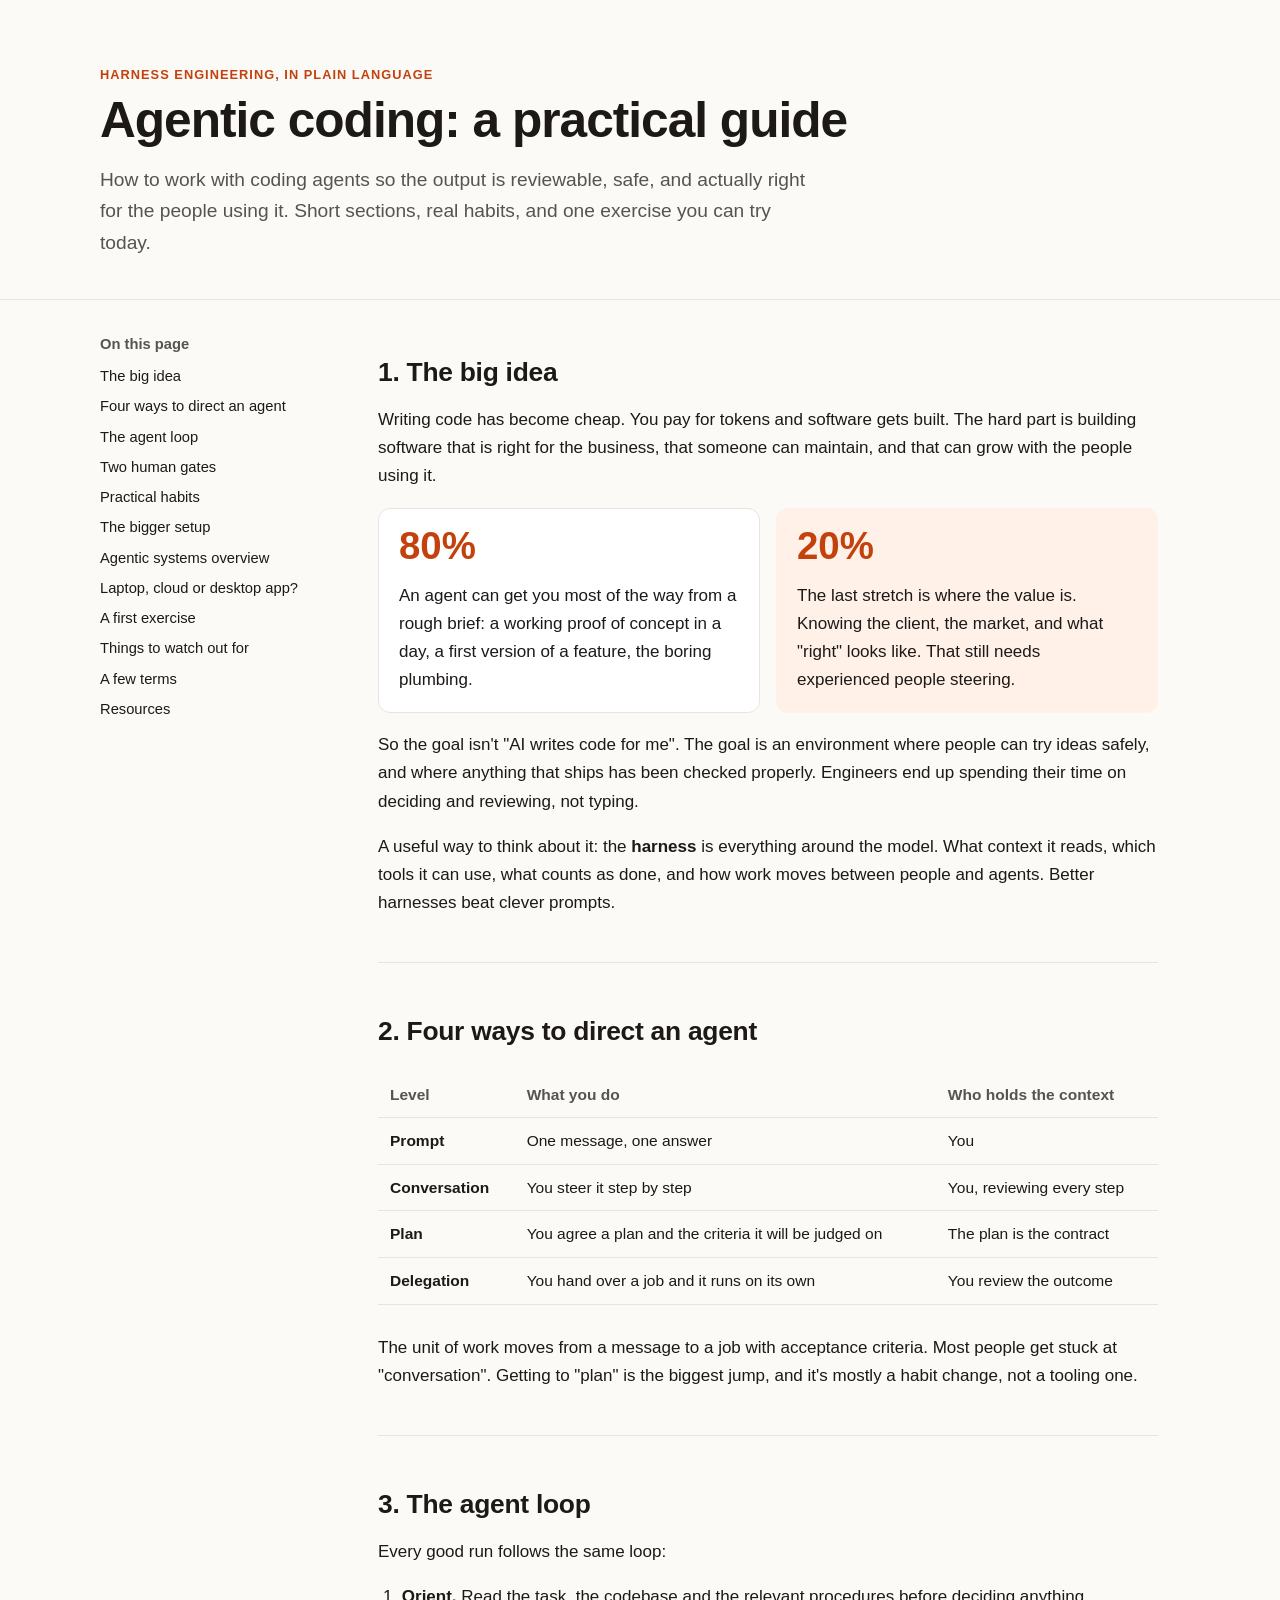
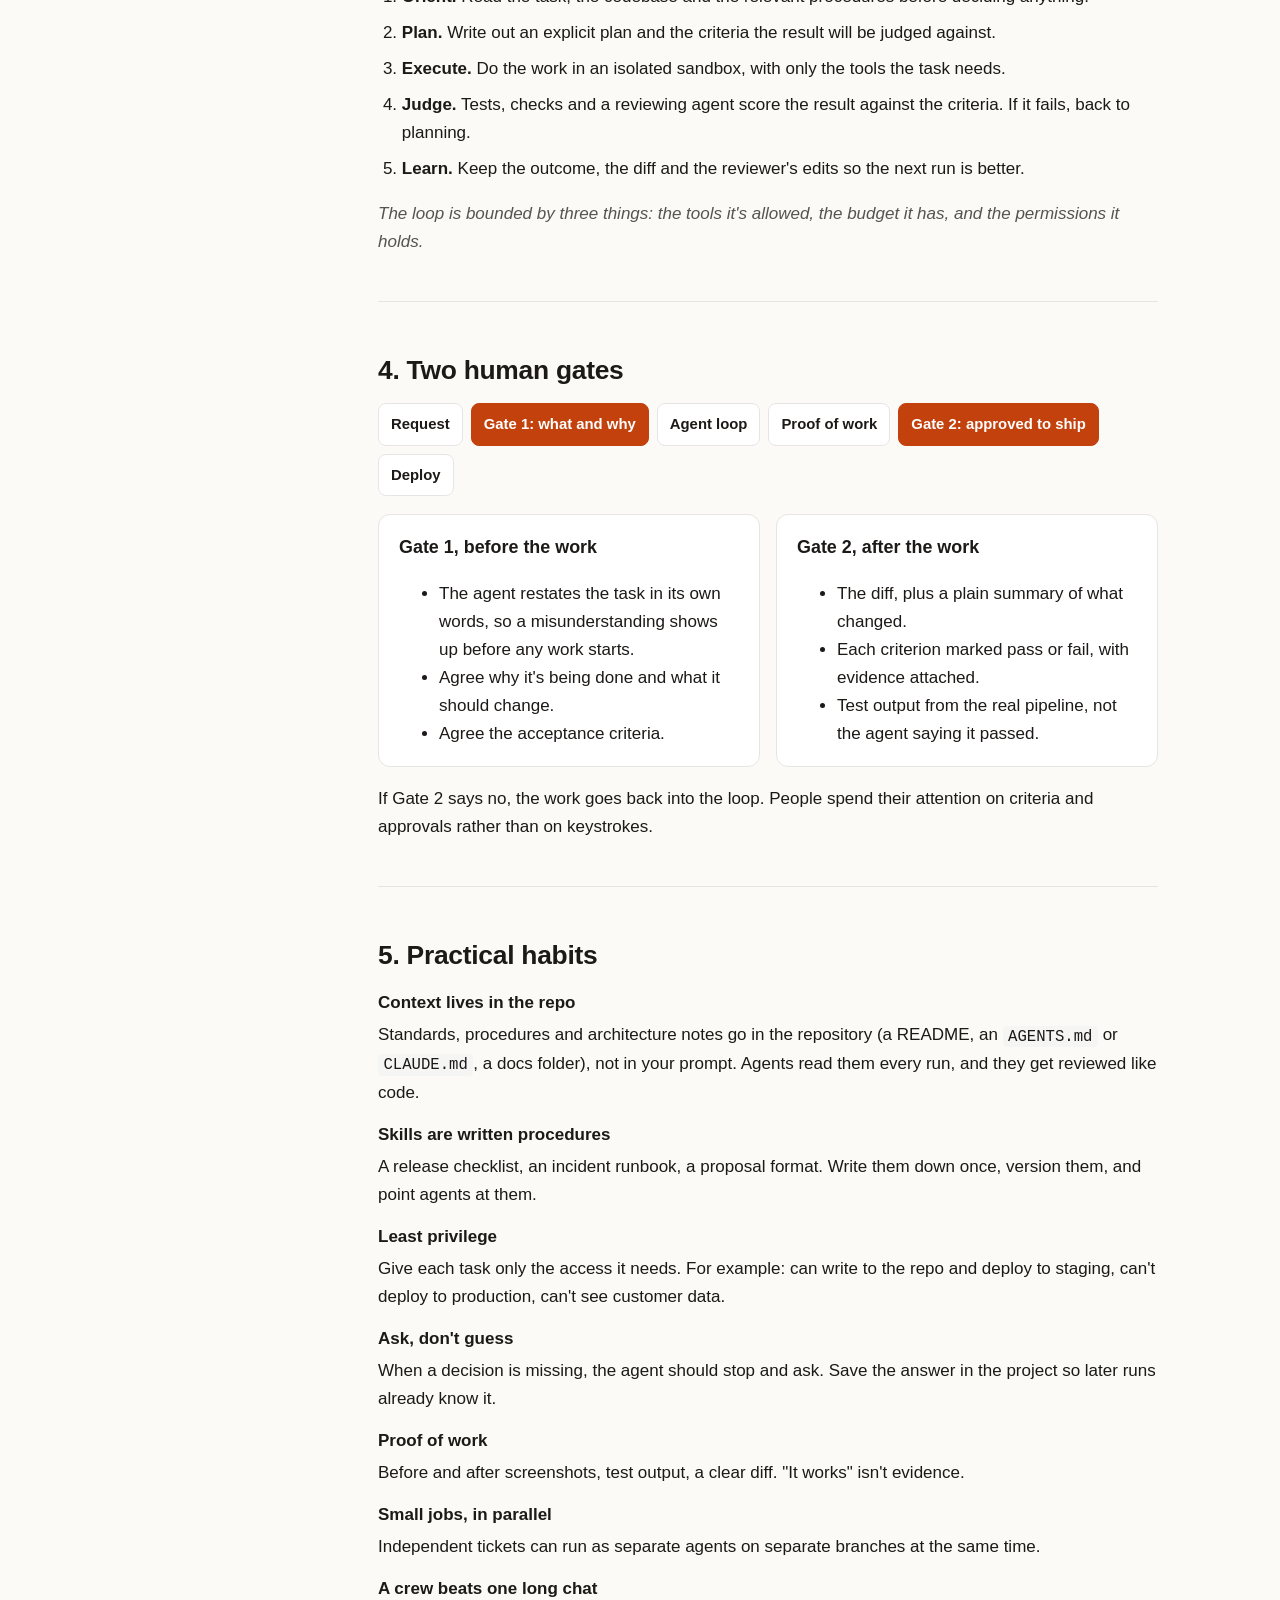
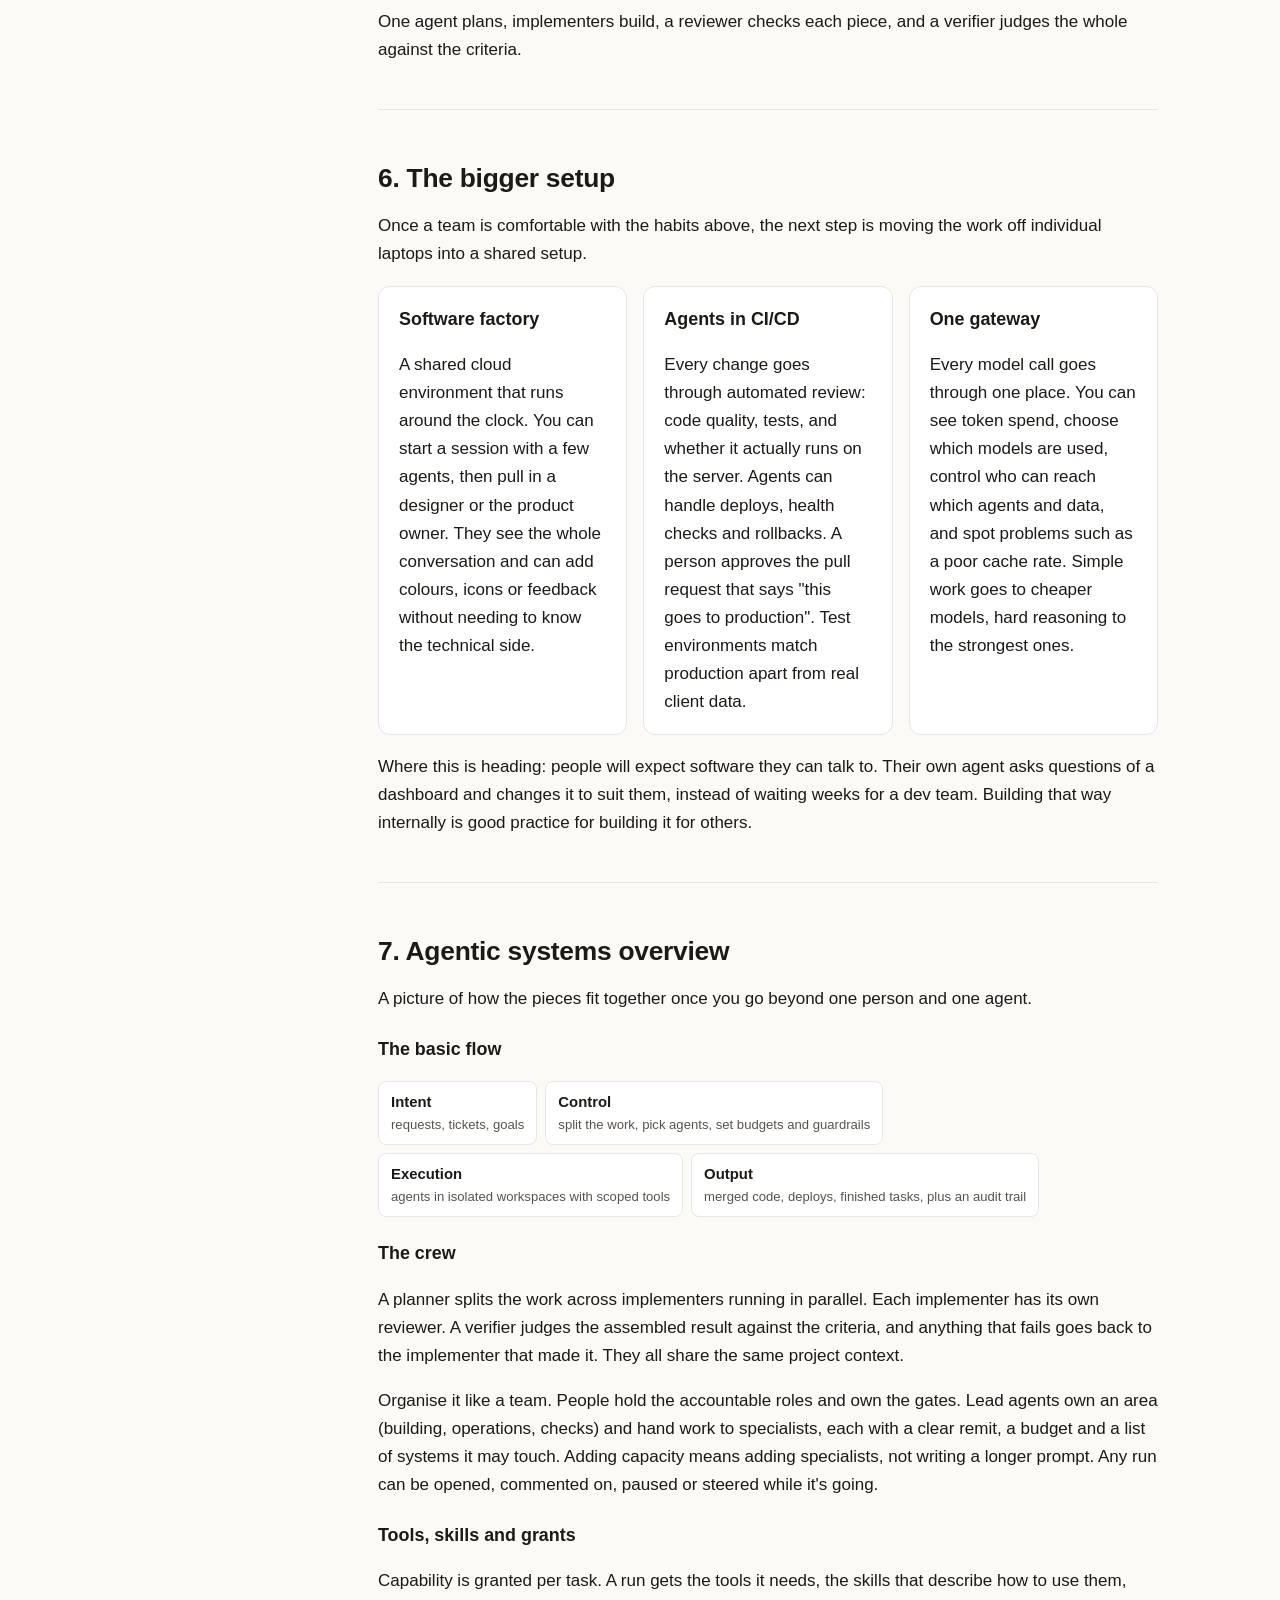
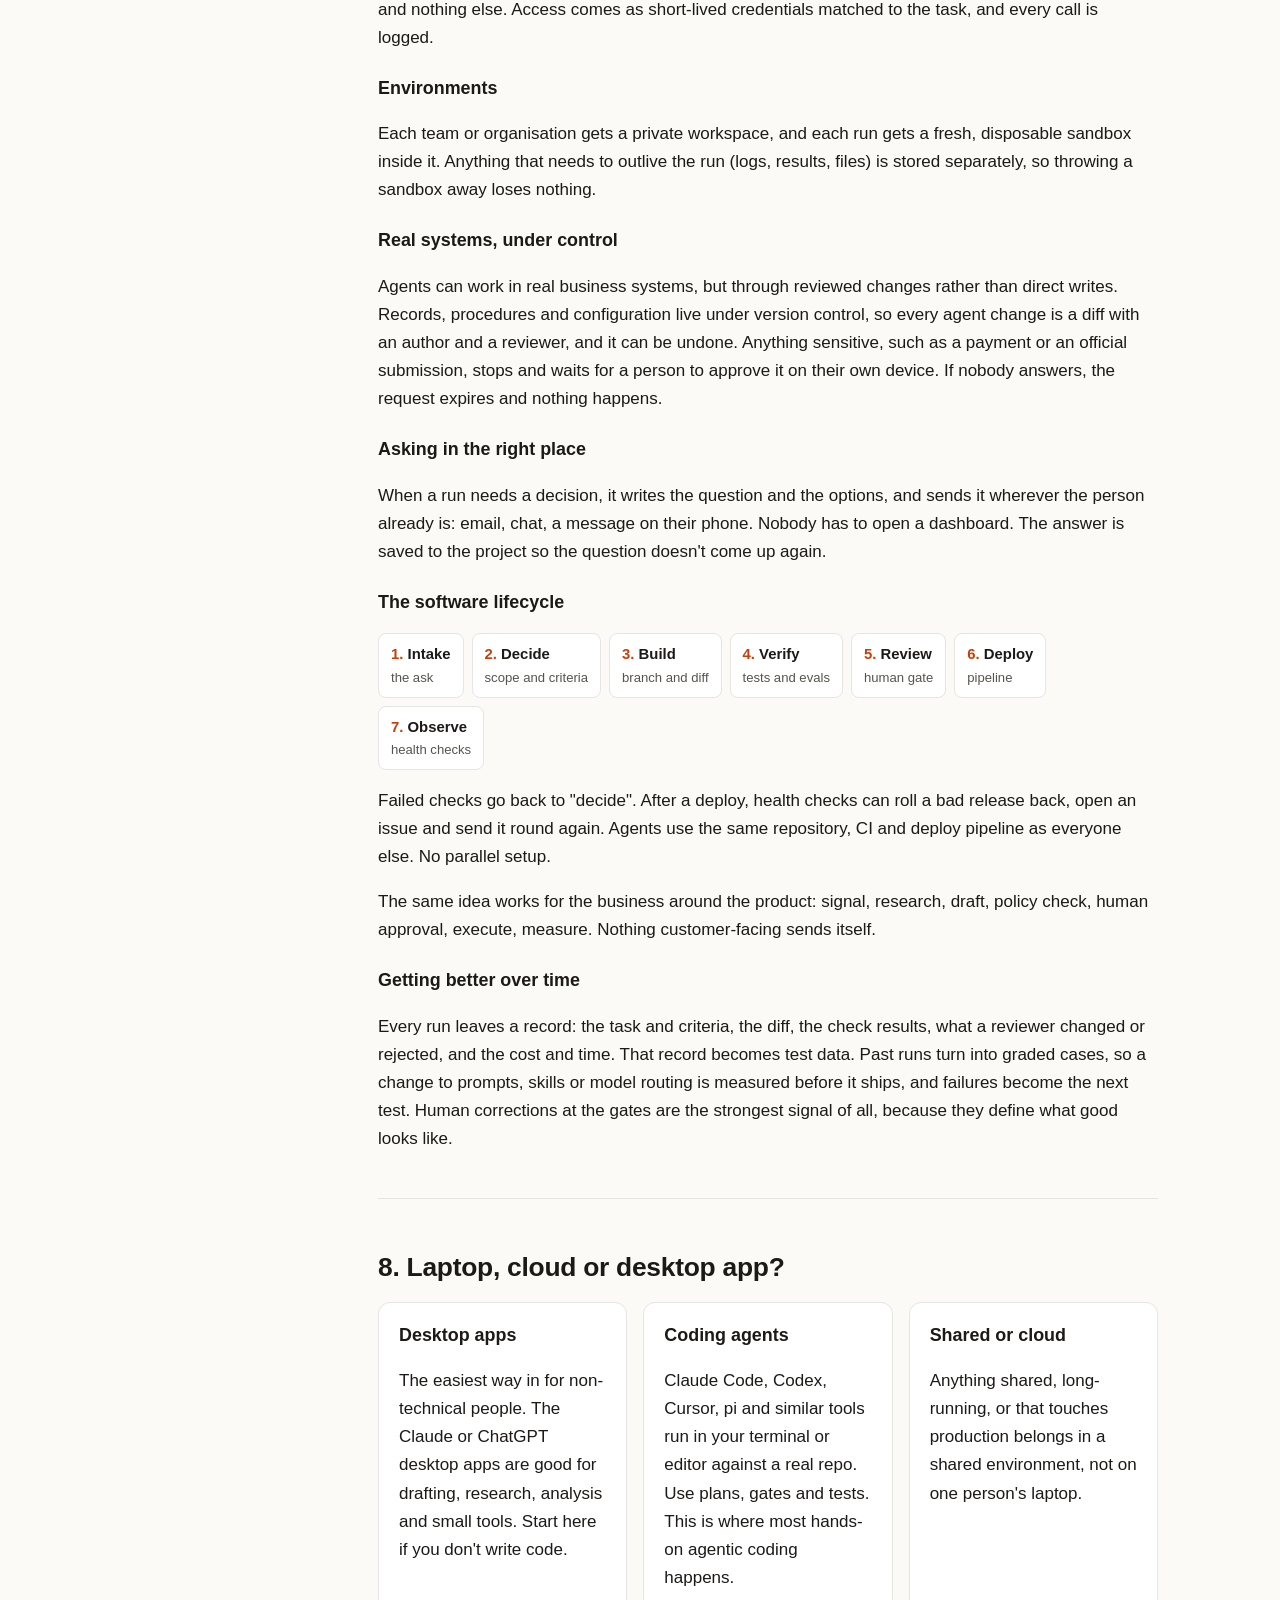
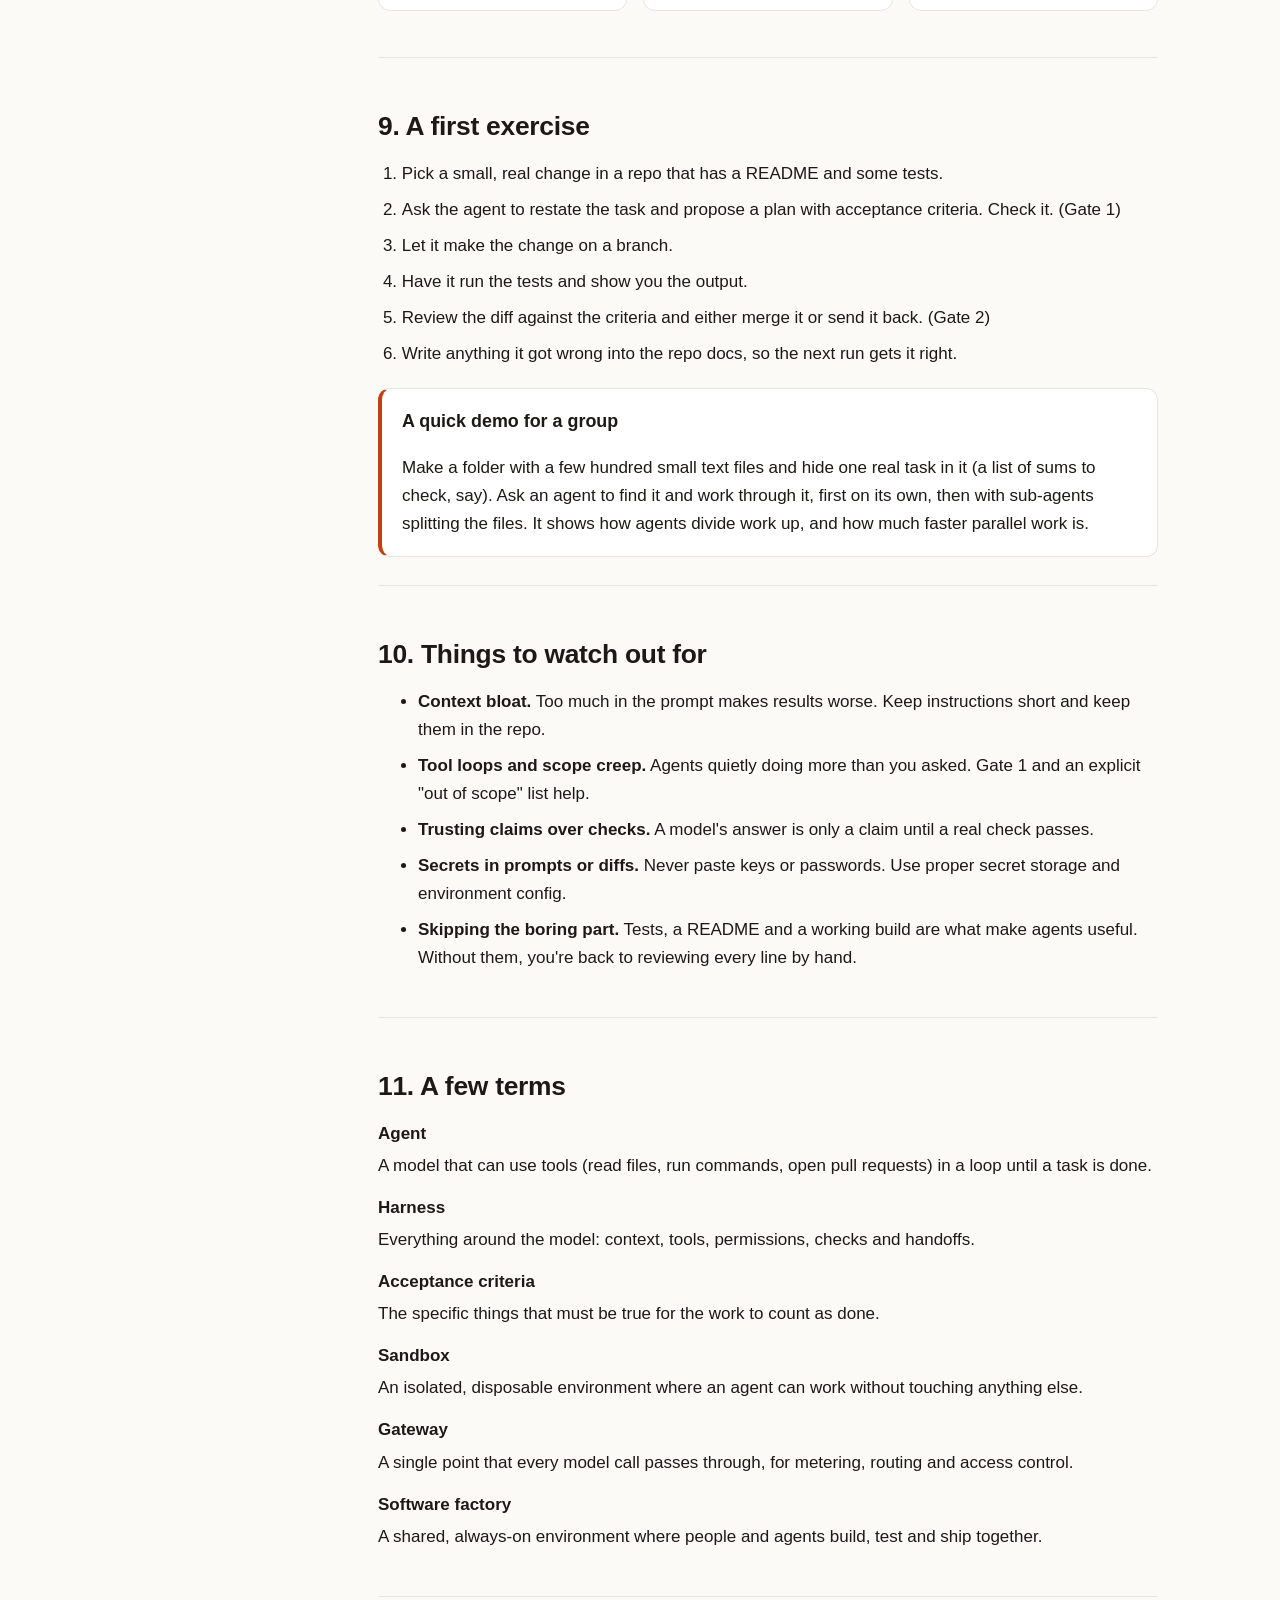
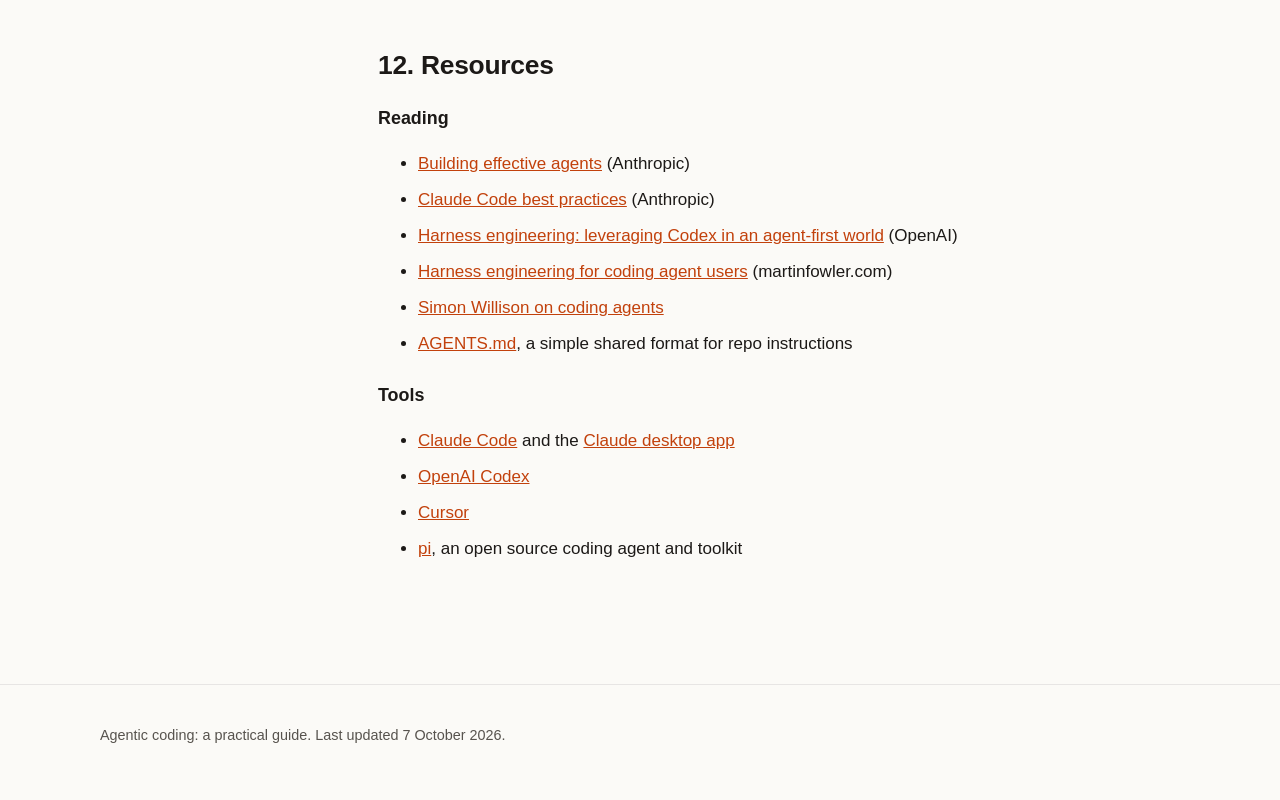
==== index.html @ c855dd51 "Add agentic coding guide site" ====
<!doctype html>
<html lang="en">
<head>
<meta charset="utf-8">
<meta name="viewport" content="width=device-width, initial-scale=1">
<title>Agentic coding: a practical guide</title>
<meta name="description" content="A practical guide to working with coding agents: how to direct them, the agent loop, human gates, good habits, and how the bigger setup fits together.">
<meta name="robots" content="noindex">
<meta property="og:title" content="Agentic coding: a practical guide">
<meta property="og:description" content="How to work with coding agents so the output is reviewable, safe and actually right.">
<link rel="icon" href="data:image/svg+xml,%3Csvg xmlns='http://www.w3.org/2000/svg' viewBox='0 0 32 32'%3E%3Crect width='32' height='32' rx='6' fill='%23c2410c'/%3E%3Cpath d='M9 22l7-12 7 12' stroke='white' stroke-width='3' fill='none' stroke-linecap='round' stroke-linejoin='round'/%3E%3C/svg%3E">
<link rel="stylesheet" href="style.css">
</head>
<body>
<a class="skip" href="#main">Skip to content</a>

<header class="hero">
  <div class="wrap">
    <p class="eyebrow">Harness engineering, in plain language</p>
    <h1>Agentic coding: a practical guide</h1>
    <p class="lede">How to work with coding agents so the output is reviewable, safe, and actually right for the people using it. Short sections, real habits, and one exercise you can try today.</p>
  </div>
</header>

<div class="layout wrap">
<nav class="toc" aria-label="Contents">
  <p class="toc-title">On this page</p>
  <ol>
    <li><a href="#big-idea">The big idea</a></li>
    <li><a href="#levels">Four ways to direct an agent</a></li>
    <li><a href="#loop">The agent loop</a></li>
    <li><a href="#gates">Two human gates</a></li>
    <li><a href="#habits">Practical habits</a></li>
    <li><a href="#setup">The bigger setup</a></li>
    <li><a href="#overview">Agentic systems overview</a></li>
    <li><a href="#where">Laptop, cloud or desktop app?</a></li>
    <li><a href="#exercise">A first exercise</a></li>
    <li><a href="#pitfalls">Things to watch out for</a></li>
    <li><a href="#glossary">A few terms</a></li>
    <li><a href="#resources">Resources</a></li>
  </ol>
</nav>

<main id="main">

<section id="big-idea">
  <h2>1. The big idea</h2>
  <p>Writing code has become cheap. You pay for tokens and software gets built. The hard part is building software that is right for the business, that someone can maintain, and that can grow with the people using it.</p>
  <div class="split">
    <div class="card">
      <p class="big">80%</p>
      <p>An agent can get you most of the way from a rough brief: a working proof of concept in a day, a first version of a feature, the boring plumbing.</p>
    </div>
    <div class="card accent">
      <p class="big">20%</p>
      <p>The last stretch is where the value is. Knowing the client, the market, and what "right" looks like. That still needs experienced people steering.</p>
    </div>
  </div>
  <p>So the goal isn't "AI writes code for me". The goal is an environment where people can try ideas safely, and where anything that ships has been checked properly. Engineers end up spending their time on deciding and reviewing, not typing.</p>
  <p>A useful way to think about it: the <strong>harness</strong> is everything around the model. What context it reads, which tools it can use, what counts as done, and how work moves between people and agents. Better harnesses beat clever prompts.</p>
</section>

<section id="levels">
  <h2>2. Four ways to direct an agent</h2>
  <div class="table-wrap">
  <table>
    <thead><tr><th>Level</th><th>What you do</th><th>Who holds the context</th></tr></thead>
    <tbody>
      <tr><td><strong>Prompt</strong></td><td>One message, one answer</td><td>You</td></tr>
      <tr><td><strong>Conversation</strong></td><td>You steer it step by step</td><td>You, reviewing every step</td></tr>
      <tr><td><strong>Plan</strong></td><td>You agree a plan and the criteria it will be judged on</td><td>The plan is the contract</td></tr>
      <tr><td><strong>Delegation</strong></td><td>You hand over a job and it runs on its own</td><td>You review the outcome</td></tr>
    </tbody>
  </table>
  </div>
  <p>The unit of work moves from a message to a job with acceptance criteria. Most people get stuck at "conversation". Getting to "plan" is the biggest jump, and it's mostly a habit change, not a tooling one.</p>
</section>

<section id="loop">
  <h2>3. The agent loop</h2>
  <p>Every good run follows the same loop:</p>
  <ol class="steps">
    <li><strong>Orient.</strong> Read the task, the codebase and the relevant procedures before deciding anything.</li>
    <li><strong>Plan.</strong> Write out an explicit plan and the criteria the result will be judged against.</li>
    <li><strong>Execute.</strong> Do the work in an isolated sandbox, with only the tools the task needs.</li>
    <li><strong>Judge.</strong> Tests, checks and a reviewing agent score the result against the criteria. If it fails, back to planning.</li>
    <li><strong>Learn.</strong> Keep the outcome, the diff and the reviewer's edits so the next run is better.</li>
  </ol>
  <p class="note">The loop is bounded by three things: the tools it's allowed, the budget it has, and the permissions it holds.</p>
</section>

<section id="gates">
  <h2>4. Two human gates</h2>
  <div class="flow" aria-label="Request, gate 1, agent loop, proof of work, gate 2, deploy">
    <span>Request</span><span class="gate">Gate 1: what and why</span><span>Agent loop</span><span>Proof of work</span><span class="gate">Gate 2: approved to ship</span><span>Deploy</span>
  </div>
  <div class="split">
    <div class="card">
      <h3>Gate 1, before the work</h3>
      <ul>
        <li>The agent restates the task in its own words, so a misunderstanding shows up before any work starts.</li>
        <li>Agree why it's being done and what it should change.</li>
        <li>Agree the acceptance criteria.</li>
      </ul>
    </div>
    <div class="card">
      <h3>Gate 2, after the work</h3>
      <ul>
        <li>The diff, plus a plain summary of what changed.</li>
        <li>Each criterion marked pass or fail, with evidence attached.</li>
        <li>Test output from the real pipeline, not the agent saying it passed.</li>
      </ul>
    </div>
  </div>
  <p>If Gate 2 says no, the work goes back into the loop. People spend their attention on criteria and approvals rather than on keystrokes.</p>
</section>

<section id="habits">
  <h2>5. Practical habits</h2>
  <dl class="habits">
    <dt>Context lives in the repo</dt>
    <dd>Standards, procedures and architecture notes go in the repository (a README, an <code>AGENTS.md</code> or <code>CLAUDE.md</code>, a docs folder), not in your prompt. Agents read them every run, and they get reviewed like code.</dd>
    <dt>Skills are written procedures</dt>
    <dd>A release checklist, an incident runbook, a proposal format. Write them down once, version them, and point agents at them.</dd>
    <dt>Least privilege</dt>
    <dd>Give each task only the access it needs. For example: can write to the repo and deploy to staging, can't deploy to production, can't see customer data.</dd>
    <dt>Ask, don't guess</dt>
    <dd>When a decision is missing, the agent should stop and ask. Save the answer in the project so later runs already know it.</dd>
    <dt>Proof of work</dt>
    <dd>Before and after screenshots, test output, a clear diff. "It works" isn't evidence.</dd>
    <dt>Small jobs, in parallel</dt>
    <dd>Independent tickets can run as separate agents on separate branches at the same time.</dd>
    <dt>A crew beats one long chat</dt>
    <dd>One agent plans, implementers build, a reviewer checks each piece, and a verifier judges the whole against the criteria.</dd>
  </dl>
</section>

<section id="setup">
  <h2>6. The bigger setup</h2>
  <p>Once a team is comfortable with the habits above, the next step is moving the work off individual laptops into a shared setup.</p>
  <div class="grid3">
    <div class="card">
      <h3>Software factory</h3>
      <p>A shared cloud environment that runs around the clock. You can start a session with a few agents, then pull in a designer or the product owner. They see the whole conversation and can add colours, icons or feedback without needing to know the technical side.</p>
    </div>
    <div class="card">
      <h3>Agents in CI/CD</h3>
      <p>Every change goes through automated review: code quality, tests, and whether it actually runs on the server. Agents can handle deploys, health checks and rollbacks. A person approves the pull request that says "this goes to production". Test environments match production apart from real client data.</p>
    </div>
    <div class="card">
      <h3>One gateway</h3>
      <p>Every model call goes through one place. You can see token spend, choose which models are used, control who can reach which agents and data, and spot problems such as a poor cache rate. Simple work goes to cheaper models, hard reasoning to the strongest ones.</p>
    </div>
  </div>
  <p>Where this is heading: people will expect software they can talk to. Their own agent asks questions of a dashboard and changes it to suit them, instead of waiting weeks for a dev team. Building that way internally is good practice for building it for others.</p>
</section>

<section id="overview">
  <h2>7. Agentic systems overview</h2>
  <p>A picture of how the pieces fit together once you go beyond one person and one agent.</p>

  <h3>The basic flow</h3>
  <div class="flow">
    <span>Intent<small>requests, tickets, goals</small></span>
    <span>Control<small>split the work, pick agents, set budgets and guardrails</small></span>
    <span>Execution<small>agents in isolated workspaces with scoped tools</small></span>
    <span>Output<small>merged code, deploys, finished tasks, plus an audit trail</small></span>
  </div>

  <h3>The crew</h3>
  <p>A planner splits the work across implementers running in parallel. Each implementer has its own reviewer. A verifier judges the assembled result against the criteria, and anything that fails goes back to the implementer that made it. They all share the same project context.</p>
  <p>Organise it like a team. People hold the accountable roles and own the gates. Lead agents own an area (building, operations, checks) and hand work to specialists, each with a clear remit, a budget and a list of systems it may touch. Adding capacity means adding specialists, not writing a longer prompt. Any run can be opened, commented on, paused or steered while it's going.</p>

  <h3>Tools, skills and grants</h3>
  <p>Capability is granted per task. A run gets the tools it needs, the skills that describe how to use them, and nothing else. Access comes as short-lived credentials matched to the task, and every call is logged.</p>

  <h3>Environments</h3>
  <p>Each team or organisation gets a private workspace, and each run gets a fresh, disposable sandbox inside it. Anything that needs to outlive the run (logs, results, files) is stored separately, so throwing a sandbox away loses nothing.</p>

  <h3>Real systems, under control</h3>
  <p>Agents can work in real business systems, but through reviewed changes rather than direct writes. Records, procedures and configuration live under version control, so every agent change is a diff with an author and a reviewer, and it can be undone. Anything sensitive, such as a payment or an official submission, stops and waits for a person to approve it on their own device. If nobody answers, the request expires and nothing happens.</p>

  <h3>Asking in the right place</h3>
  <p>When a run needs a decision, it writes the question and the options, and sends it wherever the person already is: email, chat, a message on their phone. Nobody has to open a dashboard. The answer is saved to the project so the question doesn't come up again.</p>

  <h3>The software lifecycle</h3>
  <ol class="chips">
    <li>Intake<small>the ask</small></li>
    <li>Decide<small>scope and criteria</small></li>
    <li>Build<small>branch and diff</small></li>
    <li>Verify<small>tests and evals</small></li>
    <li>Review<small>human gate</small></li>
    <li>Deploy<small>pipeline</small></li>
    <li>Observe<small>health checks</small></li>
  </ol>
  <p>Failed checks go back to "decide". After a deploy, health checks can roll a bad release back, open an issue and send it round again. Agents use the same repository, CI and deploy pipeline as everyone else. No parallel setup.</p>
  <p>The same idea works for the business around the product: signal, research, draft, policy check, human approval, execute, measure. Nothing customer-facing sends itself.</p>

  <h3>Getting better over time</h3>
  <p>Every run leaves a record: the task and criteria, the diff, the check results, what a reviewer changed or rejected, and the cost and time. That record becomes test data. Past runs turn into graded cases, so a change to prompts, skills or model routing is measured before it ships, and failures become the next test. Human corrections at the gates are the strongest signal of all, because they define what good looks like.</p>
</section>

<section id="where">
  <h2>8. Laptop, cloud or desktop app?</h2>
  <div class="grid3">
    <div class="card">
      <h3>Desktop apps</h3>
      <p>The easiest way in for non-technical people. The Claude or ChatGPT desktop apps are good for drafting, research, analysis and small tools. Start here if you don't write code.</p>
    </div>
    <div class="card">
      <h3>Coding agents</h3>
      <p>Claude Code, Codex, Cursor, pi and similar tools run in your terminal or editor against a real repo. Use plans, gates and tests. This is where most hands-on agentic coding happens.</p>
    </div>
    <div class="card">
      <h3>Shared or cloud</h3>
      <p>Anything shared, long-running, or that touches production belongs in a shared environment, not on one person's laptop.</p>
    </div>
  </div>
</section>

<section id="exercise">
  <h2>9. A first exercise</h2>
  <ol class="steps">
    <li>Pick a small, real change in a repo that has a README and some tests.</li>
    <li>Ask the agent to restate the task and propose a plan with acceptance criteria. Check it. (Gate 1)</li>
    <li>Let it make the change on a branch.</li>
    <li>Have it run the tests and show you the output.</li>
    <li>Review the diff against the criteria and either merge it or send it back. (Gate 2)</li>
    <li>Write anything it got wrong into the repo docs, so the next run gets it right.</li>
  </ol>
  <div class="card tip">
    <h3>A quick demo for a group</h3>
    <p>Make a folder with a few hundred small text files and hide one real task in it (a list of sums to check, say). Ask an agent to find it and work through it, first on its own, then with sub-agents splitting the files. It shows how agents divide work up, and how much faster parallel work is.</p>
  </div>
</section>

<section id="pitfalls">
  <h2>10. Things to watch out for</h2>
  <ul class="pitfalls">
    <li><strong>Context bloat.</strong> Too much in the prompt makes results worse. Keep instructions short and keep them in the repo.</li>
    <li><strong>Tool loops and scope creep.</strong> Agents quietly doing more than you asked. Gate 1 and an explicit "out of scope" list help.</li>
    <li><strong>Trusting claims over checks.</strong> A model's answer is only a claim until a real check passes.</li>
    <li><strong>Secrets in prompts or diffs.</strong> Never paste keys or passwords. Use proper secret storage and environment config.</li>
    <li><strong>Skipping the boring part.</strong> Tests, a README and a working build are what make agents useful. Without them, you're back to reviewing every line by hand.</li>
  </ul>
</section>

<section id="glossary">
  <h2>11. A few terms</h2>
  <dl class="glossary">
    <dt>Agent</dt><dd>A model that can use tools (read files, run commands, open pull requests) in a loop until a task is done.</dd>
    <dt>Harness</dt><dd>Everything around the model: context, tools, permissions, checks and handoffs.</dd>
    <dt>Acceptance criteria</dt><dd>The specific things that must be true for the work to count as done.</dd>
    <dt>Sandbox</dt><dd>An isolated, disposable environment where an agent can work without touching anything else.</dd>
    <dt>Gateway</dt><dd>A single point that every model call passes through, for metering, routing and access control.</dd>
    <dt>Software factory</dt><dd>A shared, always-on environment where people and agents build, test and ship together.</dd>
  </dl>
</section>

<section id="resources">
  <h2>12. Resources</h2>
  <h3>Reading</h3>
  <ul class="links">
    <li><a href="https://www.anthropic.com/engineering/building-effective-agents">Building effective agents</a> (Anthropic)</li>
    <li><a href="https://www.anthropic.com/engineering/claude-code-best-practices">Claude Code best practices</a> (Anthropic)</li>
    <li><a href="https://openai.com/index/harness-engineering/">Harness engineering: leveraging Codex in an agent-first world</a> (OpenAI)</li>
    <li><a href="https://martinfowler.com/articles/exploring-gen-ai/harness-engineering.html">Harness engineering for coding agent users</a> (martinfowler.com)</li>
    <li><a href="https://simonwillison.net/tags/coding-agents/">Simon Willison on coding agents</a></li>
    <li><a href="https://agents.md/">AGENTS.md</a>, a simple shared format for repo instructions</li>
  </ul>
  <h3>Tools</h3>
  <ul class="links">
    <li><a href="https://docs.claude.com/en/docs/claude-code/overview">Claude Code</a> and the <a href="https://claude.ai/download">Claude desktop app</a></li>
    <li><a href="https://developers.openai.com/codex">OpenAI Codex</a></li>
    <li><a href="https://docs.cursor.com/">Cursor</a></li>
    <li><a href="https://github.com/badlogic/pi-mono">pi</a>, an open source coding agent and toolkit</li>
  </ul>
</section>

</main>
</div>

<footer>
  <div class="wrap">
    <p>Agentic coding: a practical guide. Last updated 7 October 2026.</p>
  </div>
</footer>
</body>
</html>
---- style.css ----
:root{--bg:#fbfaf7;--fg:#1c1917;--muted:#57534e;--line:#e7e5e4;--card:#ffffff;--accent:#c2410c;--accent-soft:#fff1e8;--code:#f5f5f4;--max:1120px}
@media (prefers-color-scheme:dark){:root{--bg:#141210;--fg:#f5f5f4;--muted:#a8a29e;--line:#2e2a27;--card:#1c1917;--accent:#fb923c;--accent-soft:#2a1a10;--code:#292524}}
*{box-sizing:border-box}
html{scroll-behavior:smooth;-webkit-text-size-adjust:100%}
body{margin:0;background:var(--bg);color:var(--fg);font:17px/1.65 -apple-system,BlinkMacSystemFont,"Segoe UI",Roboto,Helvetica,Arial,sans-serif}
a{color:var(--accent)}
a:hover{text-decoration-thickness:2px}
code{background:var(--code);padding:.1em .35em;border-radius:4px;font-size:.92em}
.wrap{max-width:var(--max);margin:0 auto;padding:0 20px}
.skip{position:absolute;left:-999px}.skip:focus{left:12px;top:12px;background:var(--card);padding:8px 12px;z-index:10}
.hero{border-bottom:1px solid var(--line);padding:64px 0 40px}
.eyebrow{color:var(--accent);font-weight:600;text-transform:uppercase;letter-spacing:.08em;font-size:.8rem;margin:0 0 8px}
h1{font-size:clamp(2rem,5vw,3.1rem);line-height:1.1;margin:0 0 16px;letter-spacing:-.02em}
.lede{font-size:1.2rem;color:var(--muted);max-width:720px;margin:0}
.layout{display:grid;grid-template-columns:230px minmax(0,1fr);gap:48px;padding-top:32px;padding-bottom:48px}
.toc{position:sticky;top:20px;align-self:start;font-size:.92rem}
.toc-title{font-weight:600;margin:0 0 8px;color:var(--muted)}
.toc ol{list-style:none;padding:0;margin:0}
.toc li{margin:0 0 6px}
.toc a{color:var(--fg);text-decoration:none}
.toc a:hover{color:var(--accent)}
main{min-width:0;max-width:780px}
section{padding:8px 0 28px;border-bottom:1px solid var(--line);margin-bottom:28px;scroll-margin-top:16px}
section:last-child{border-bottom:0}
h2{font-size:1.65rem;line-height:1.25;margin:16px 0 12px;letter-spacing:-.01em}
h3{font-size:1.12rem;margin:22px 0 8px}
.card h3{margin-top:0}
.card{background:var(--card);border:1px solid var(--line);border-radius:12px;padding:18px 20px}
.card p:last-child,.card ul:last-child{margin-bottom:0}
.card.accent{background:var(--accent-soft);border-color:transparent}
.card.tip{margin-top:20px;border-left:4px solid var(--accent)}
.big{font-size:2.4rem;font-weight:700;line-height:1;margin:0 0 8px;color:var(--accent)}
.split{display:grid;grid-template-columns:1fr 1fr;gap:16px;margin:18px 0}
.grid3{display:grid;grid-template-columns:repeat(3,1fr);gap:16px;margin:18px 0}
.table-wrap{overflow-x:auto}
table{border-collapse:collapse;width:100%;margin:12px 0;font-size:.97rem}
th,td{text-align:left;padding:10px 12px;border-bottom:1px solid var(--line);vertical-align:top}
th{color:var(--muted);font-weight:600}
.steps{padding-left:1.4em}.steps li{margin-bottom:8px}
.note{color:var(--muted);font-style:italic}
.flow{display:flex;flex-wrap:wrap;gap:8px;margin:16px 0;padding:0;list-style:none}
.flow span{background:var(--card);border:1px solid var(--line);border-radius:8px;padding:8px 12px;font-weight:600;font-size:.93rem;position:relative}
.flow span small{display:block;font-weight:400;color:var(--muted);font-size:.82rem}
.flow span.gate{background:var(--accent);color:#fff;border-color:var(--accent)}
.chips{display:flex;flex-wrap:wrap;gap:8px;list-style:none;padding:0;margin:16px 0;counter-reset:c}
.chips li{counter-increment:c;background:var(--card);border:1px solid var(--line);border-radius:8px;padding:8px 12px;font-weight:600;font-size:.93rem}
.chips li::before{content:counter(c) ". ";color:var(--accent)}
.chips li small{display:block;font-weight:400;color:var(--muted);font-size:.82rem}
.habits dt,.glossary dt{font-weight:700;margin-top:14px}
.habits dd,.glossary dd{margin:4px 0 0 0;color:var(--fg)}
.pitfalls li,.links li{margin-bottom:8px}
footer{border-top:1px solid var(--line);color:var(--muted);font-size:.9rem;padding:24px 0 40px}
@media (max-width:900px){.layout{grid-template-columns:1fr;gap:16px}.toc{position:static;border:1px solid var(--line);border-radius:12px;padding:14px 16px;background:var(--card)}.toc ol{columns:2;column-gap:20px}.grid3{grid-template-columns:1fr}}
@media (max-width:600px){body{font-size:16px}.hero{padding:40px 0 28px}.split{grid-template-columns:1fr}.toc ol{columns:1}h2{font-size:1.4rem}}
@media print{.toc{display:none}.layout{display:block}}
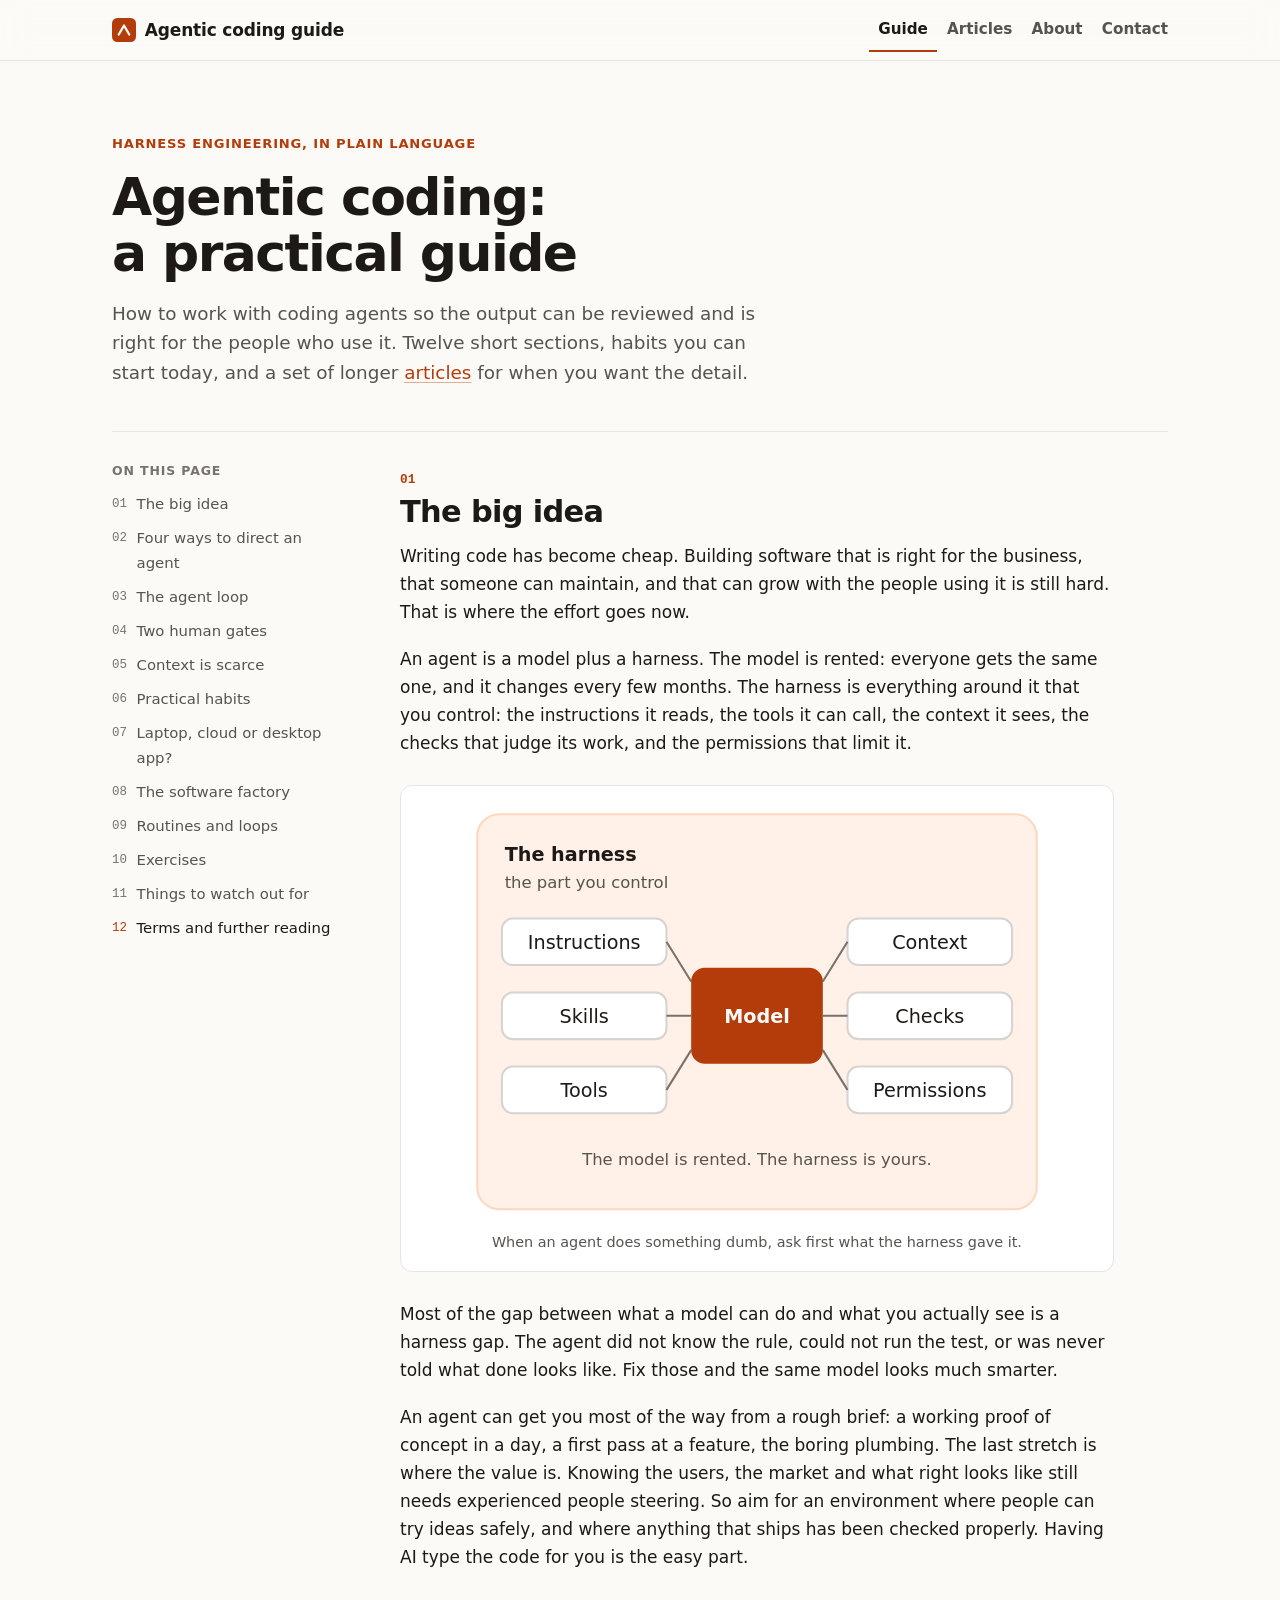
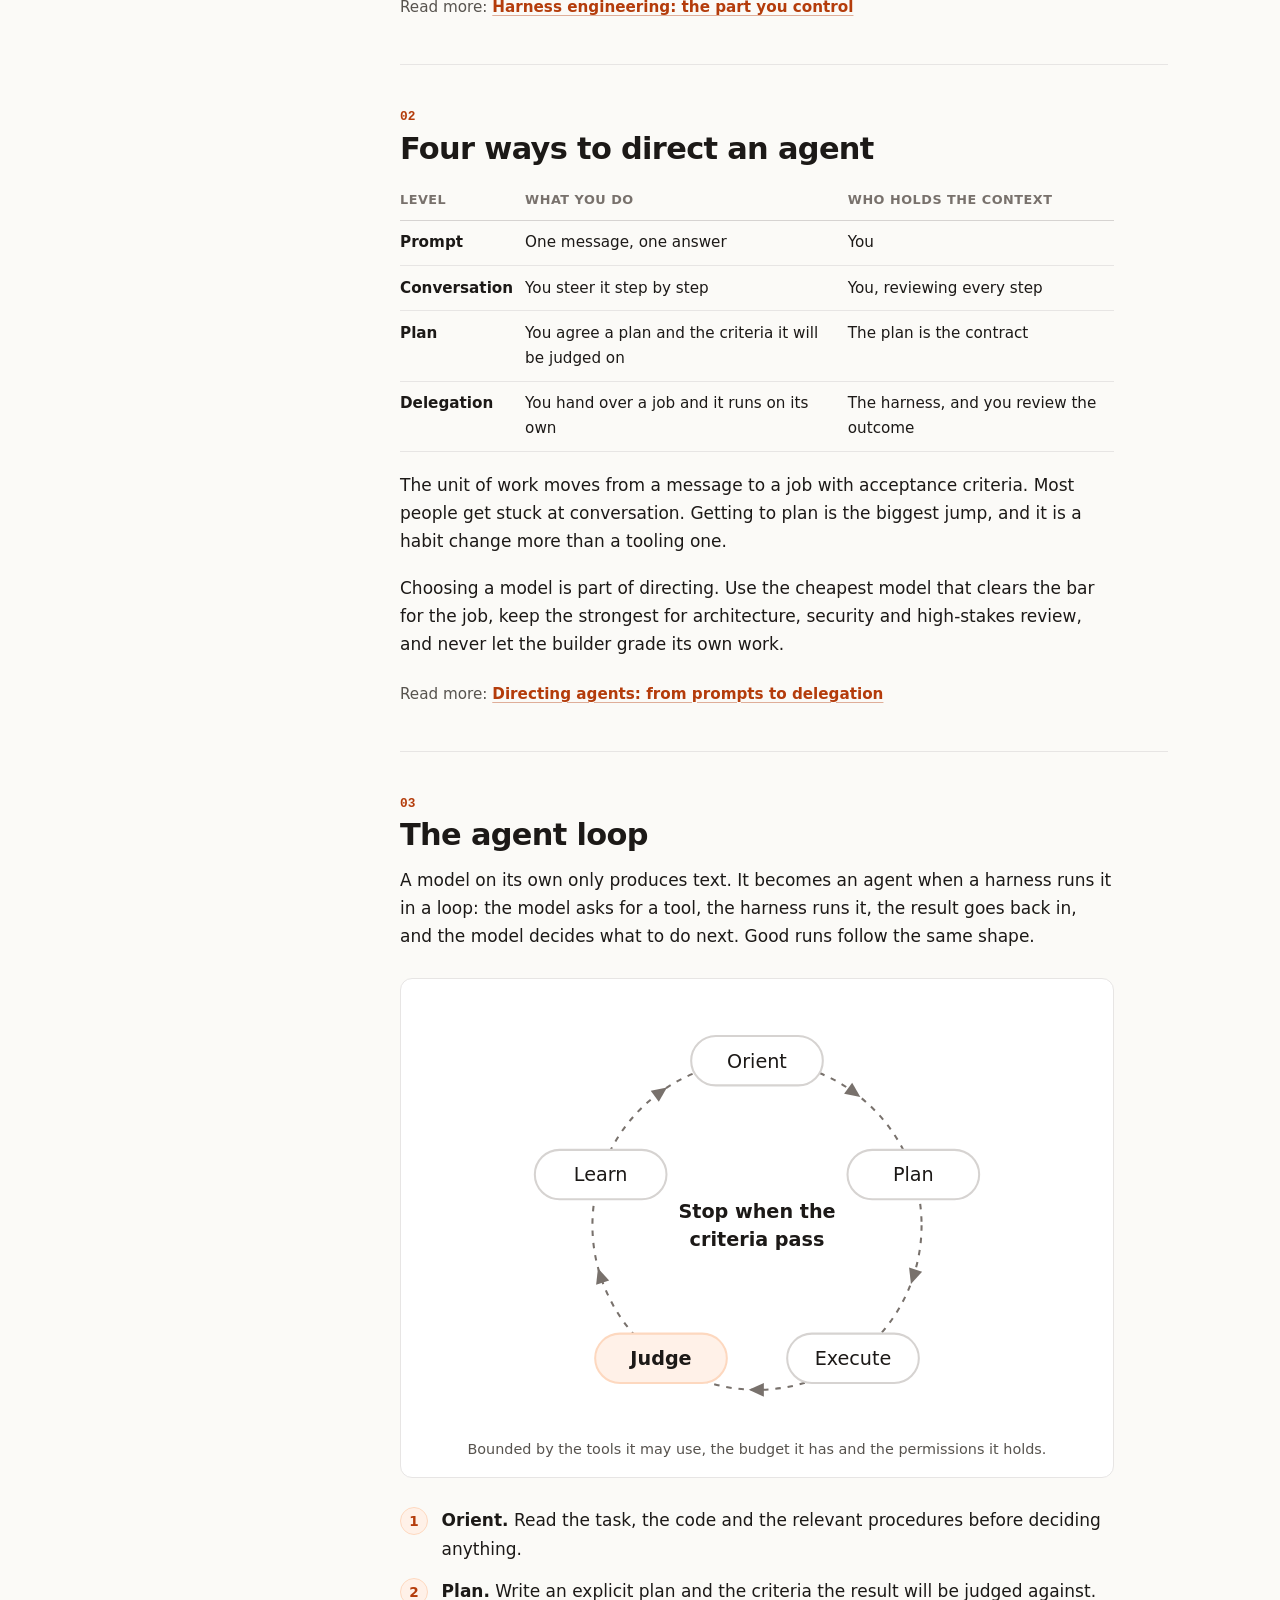
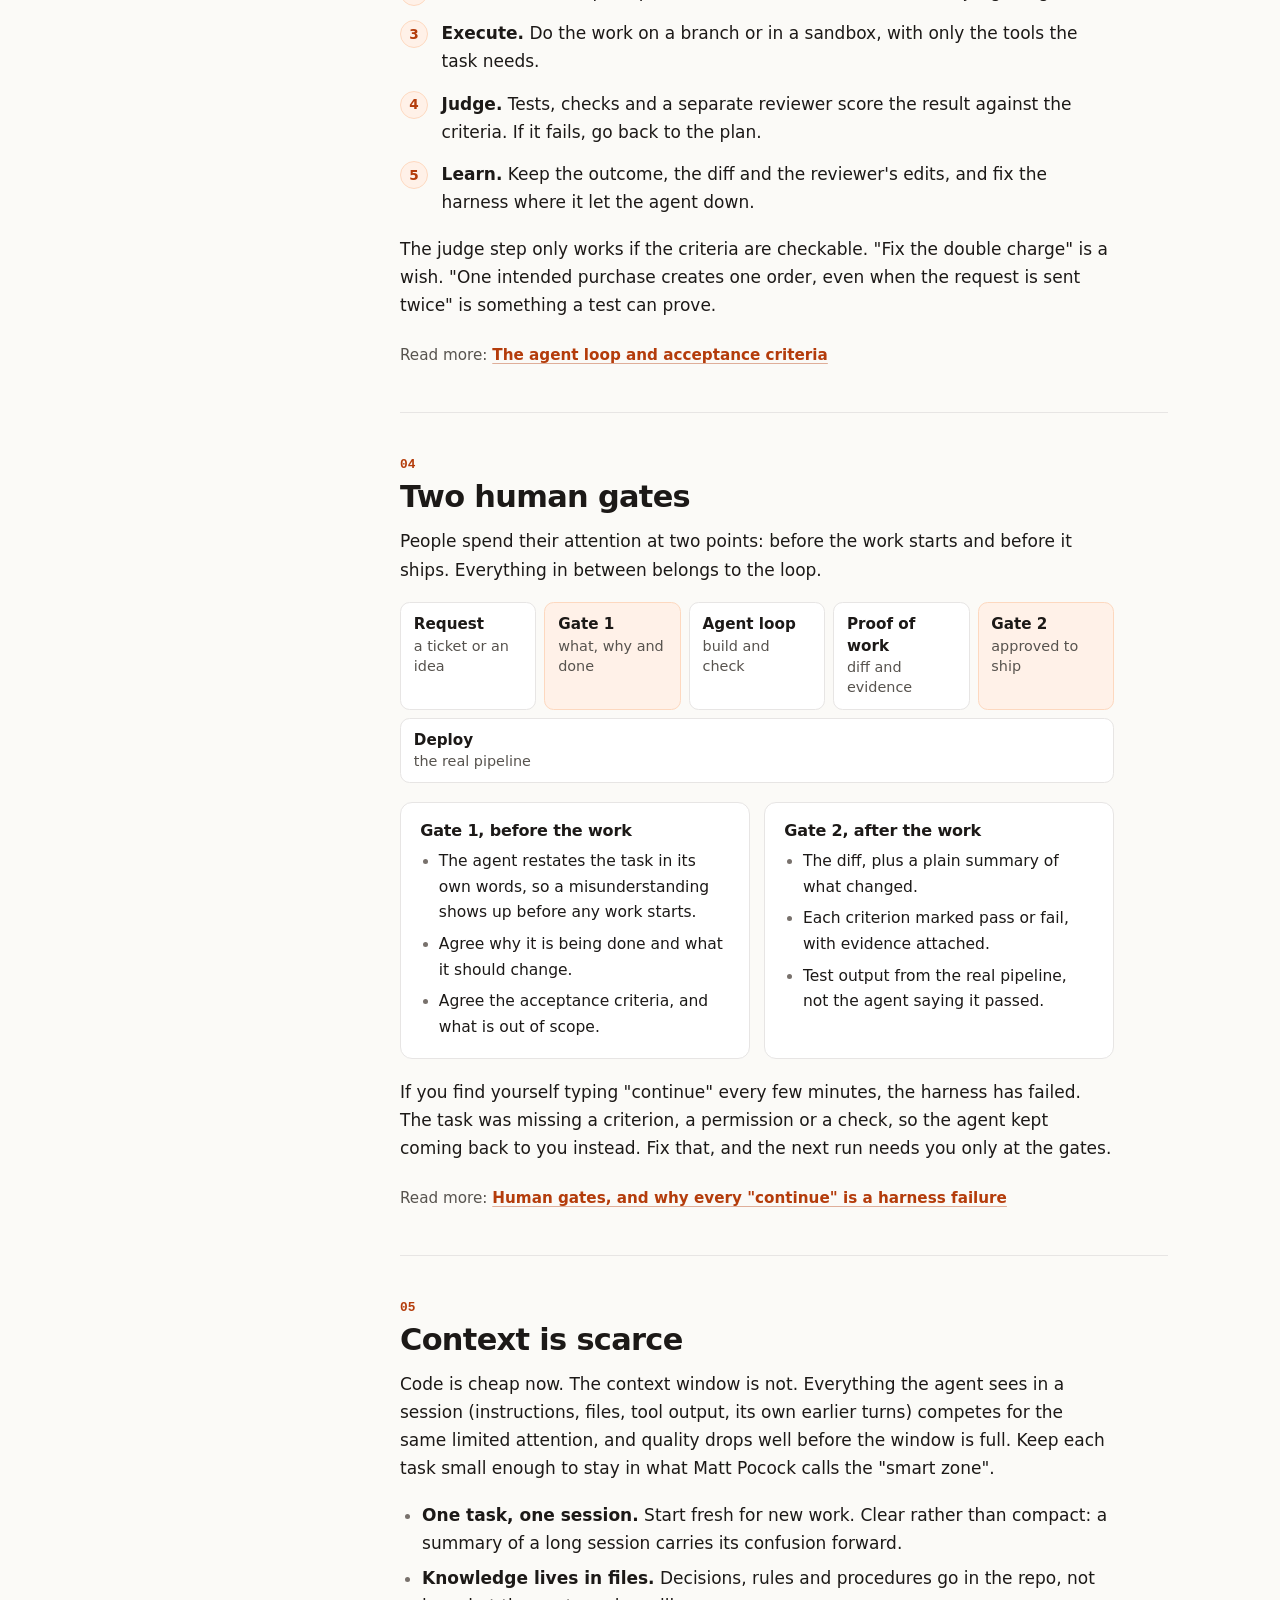
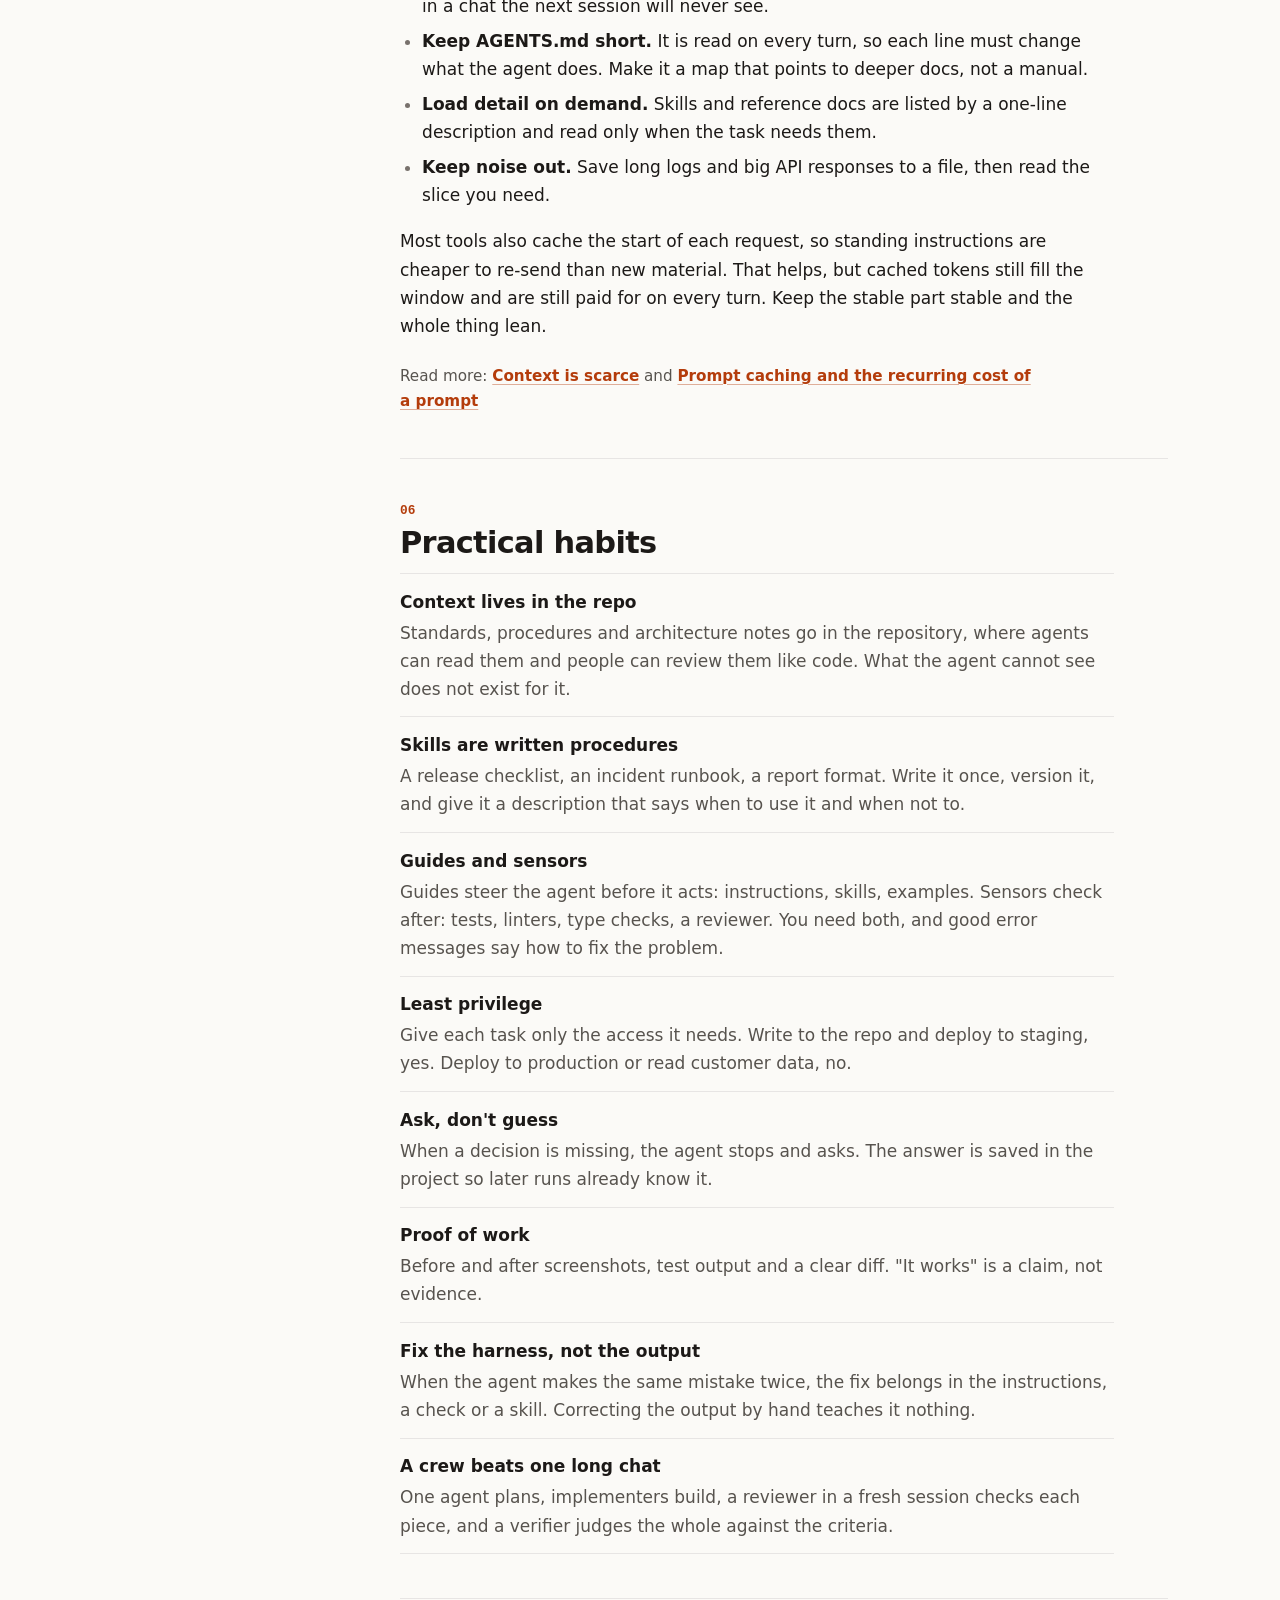
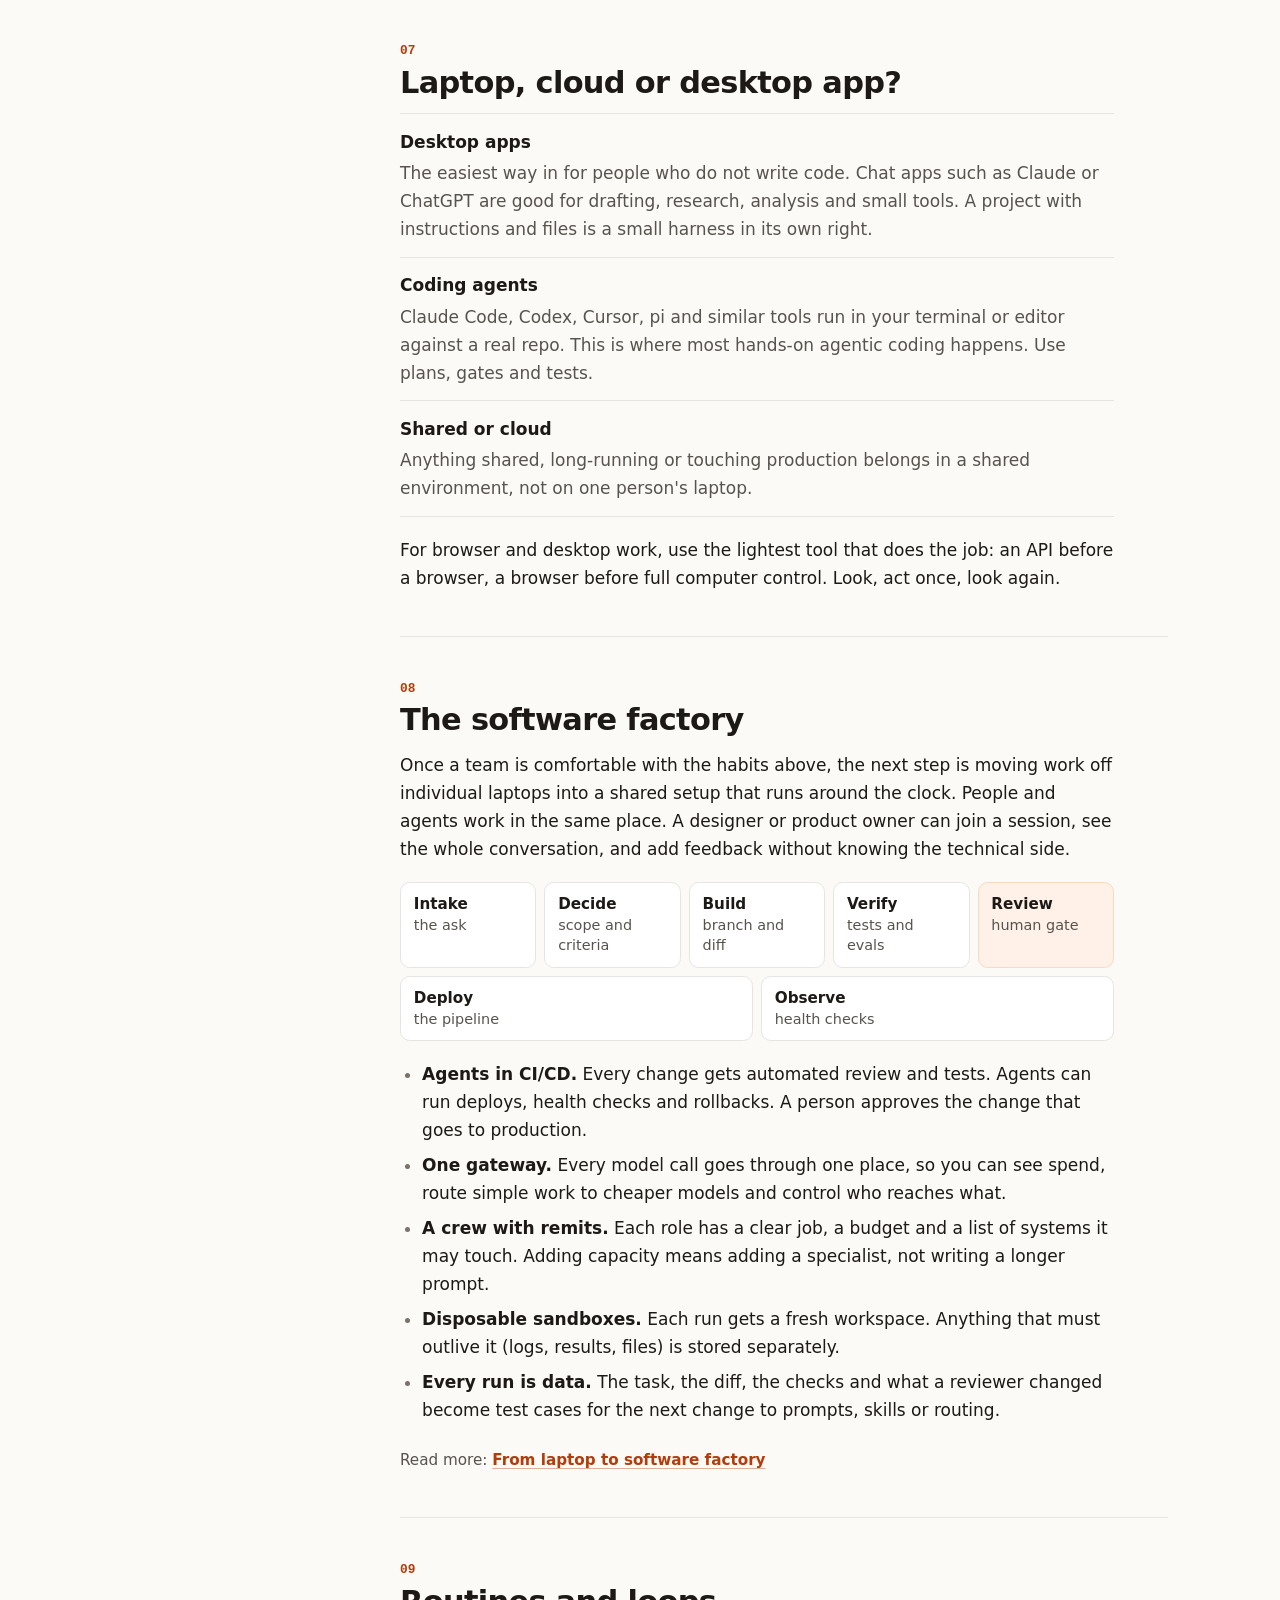
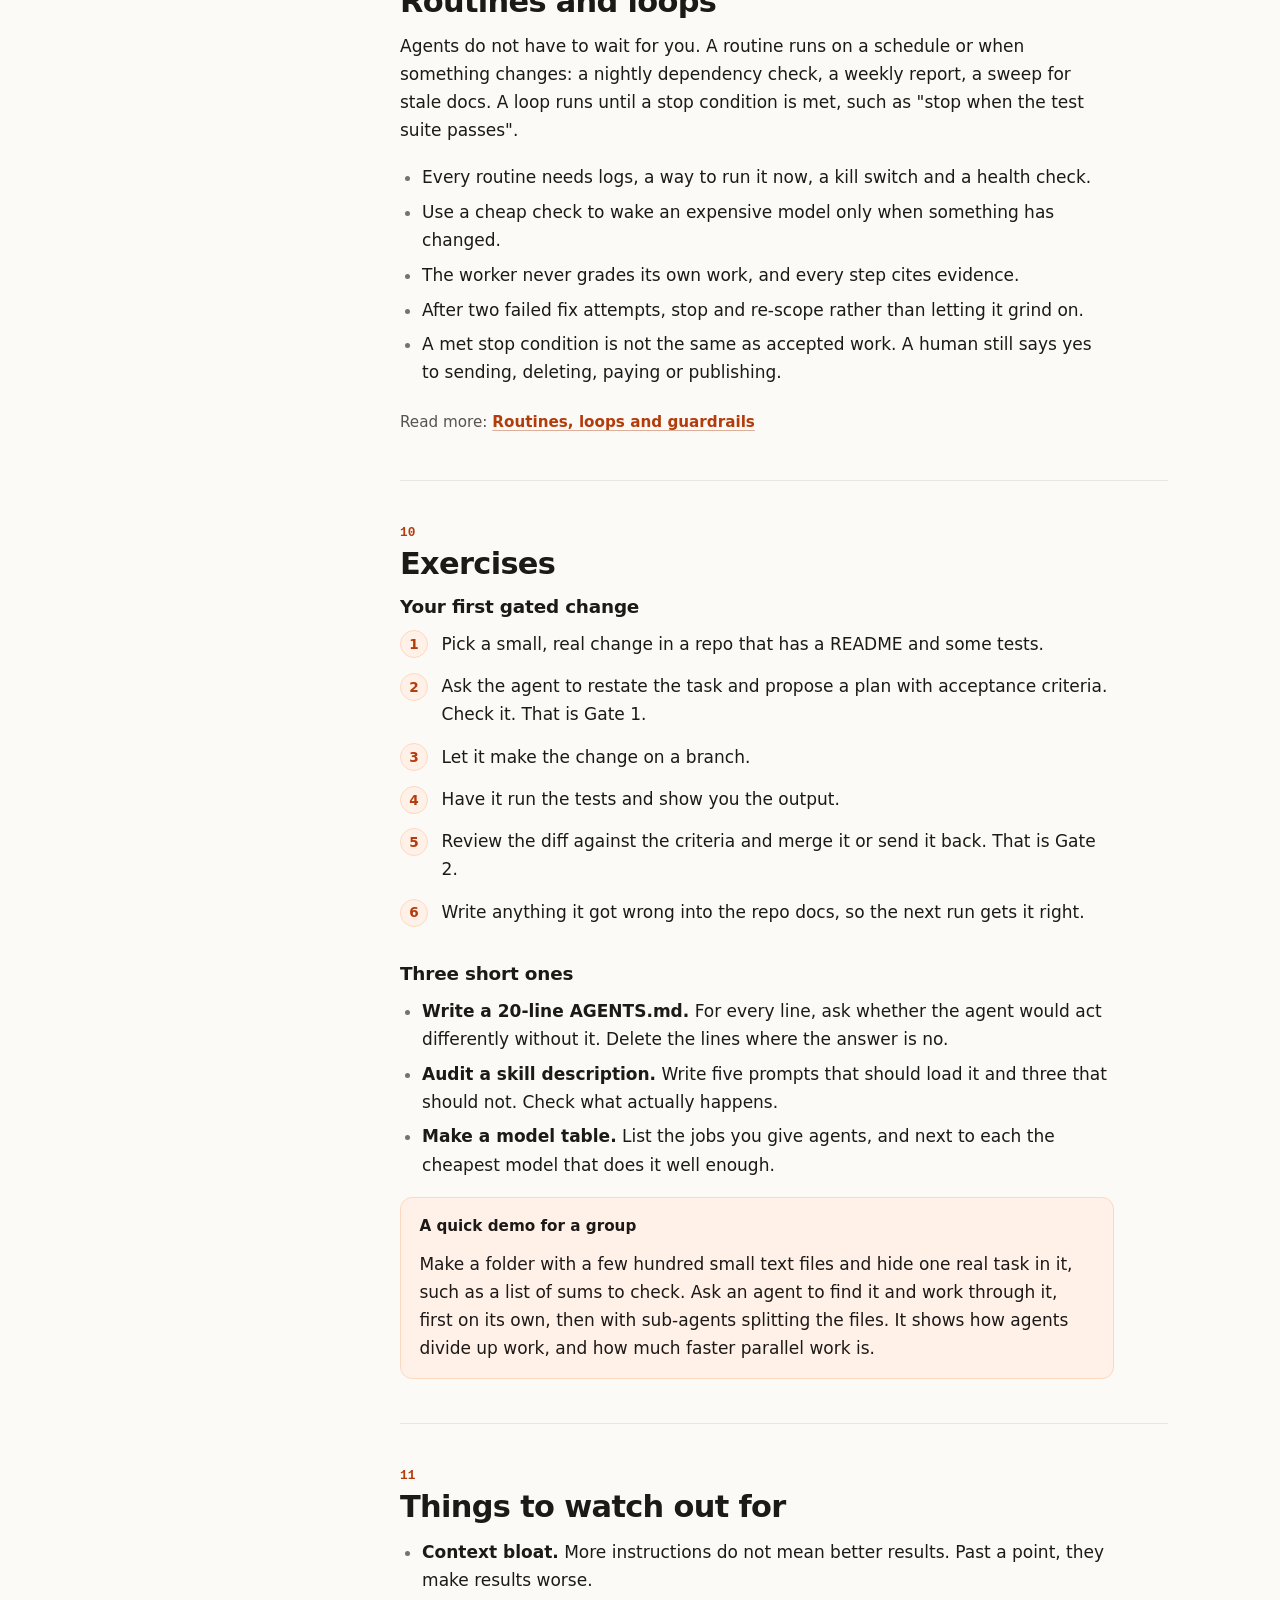
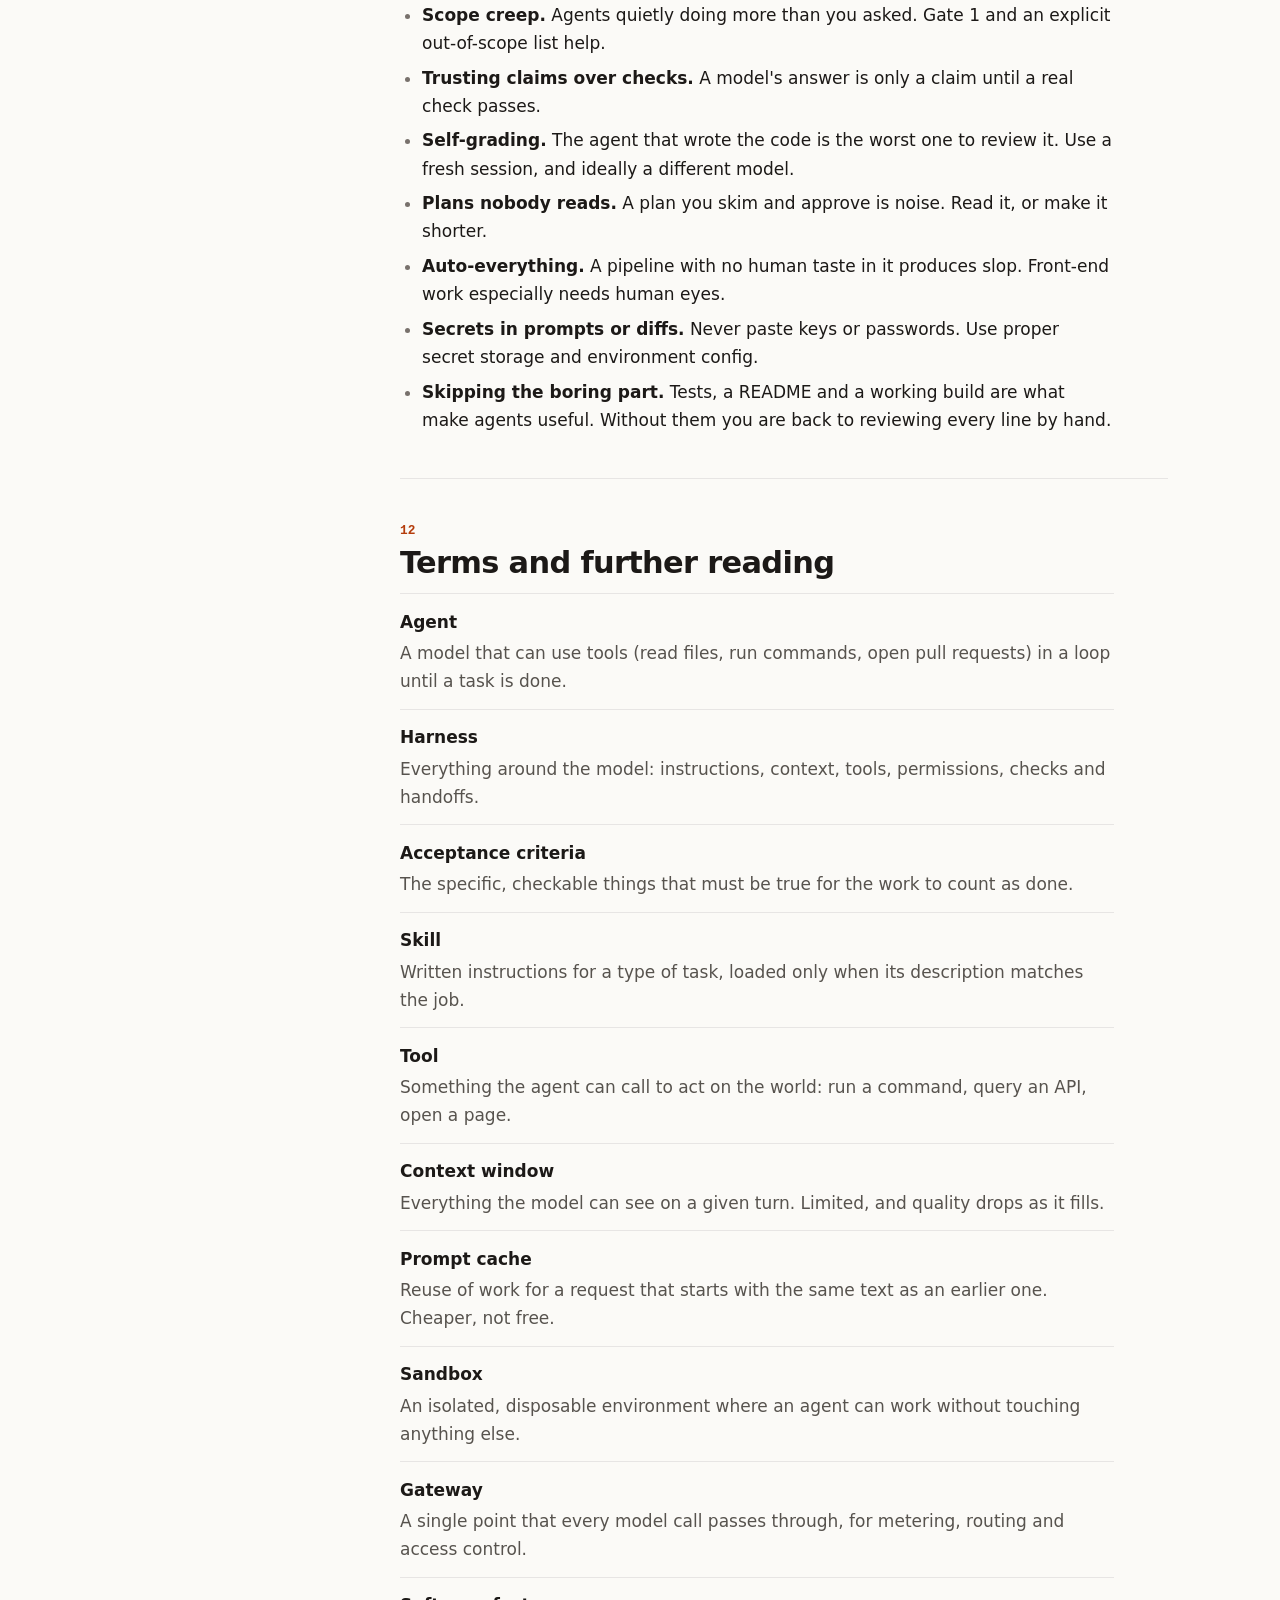
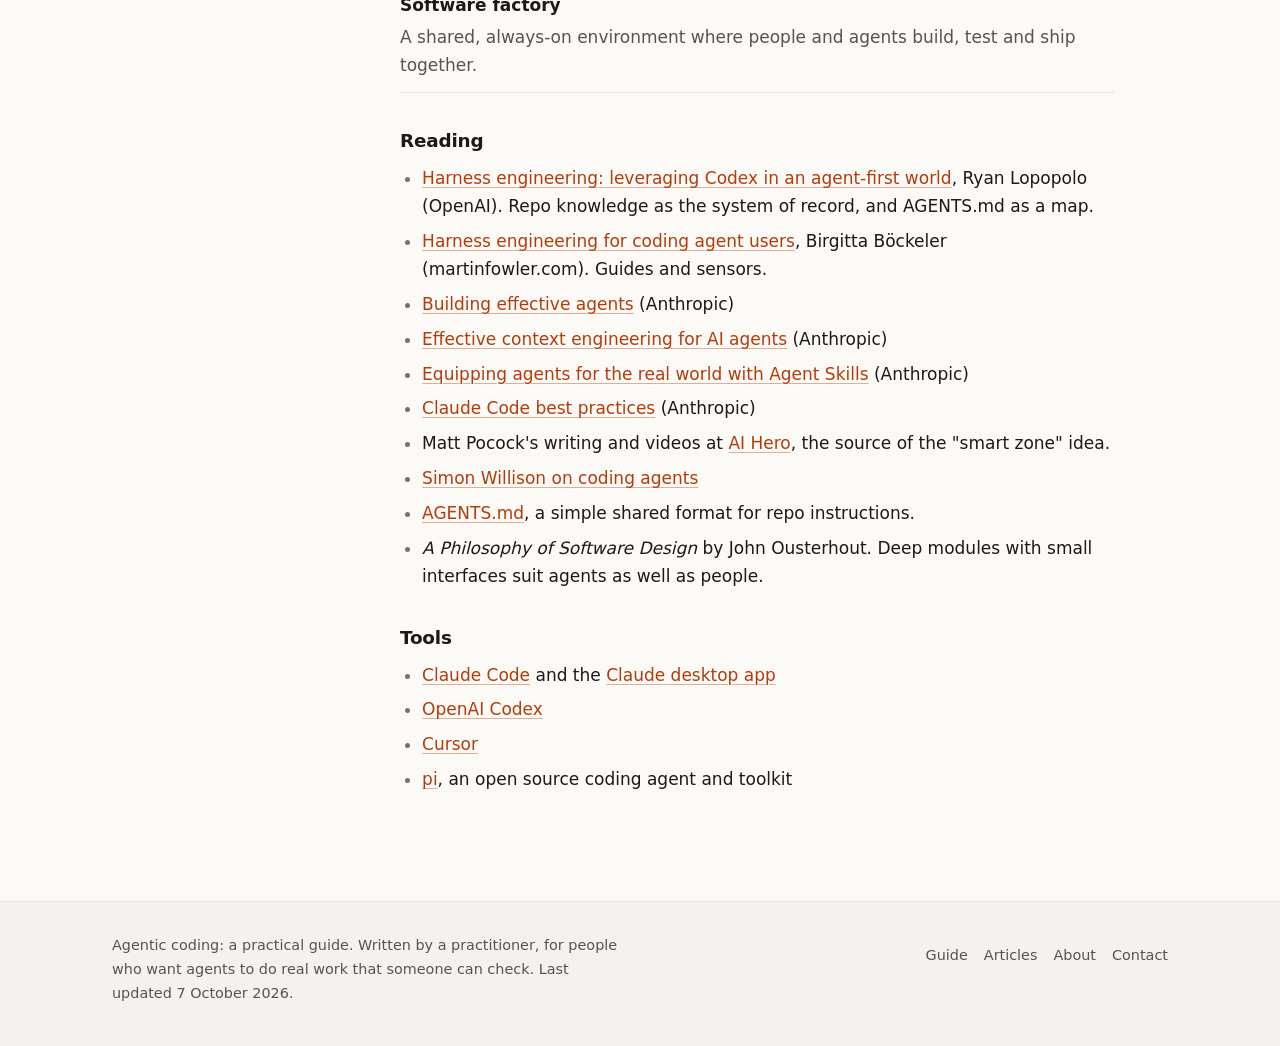
==== commit 416c4238: "Revise guide, add articles, about and contact pages" ====
--- a/index.html
+++ b/index.html
@@ -4,106 +4,184 @@
 <meta charset="utf-8">
 <meta name="viewport" content="width=device-width, initial-scale=1">
 <title>Agentic coding: a practical guide</title>
-<meta name="description" content="A practical guide to working with coding agents: how to direct them, the agent loop, human gates, good habits, and how the bigger setup fits together.">
-<meta name="robots" content="noindex">
+<meta name="description" content="A practical guide to working with coding agents: the harness, the agent loop, human gates, context, and how the bigger setup fits together.">
+<meta name="robots" content="noindex, nofollow">
+<meta name="theme-color" content="#fbfaf7" media="(prefers-color-scheme: light)">
+<meta name="theme-color" content="#141210" media="(prefers-color-scheme: dark)">
 <meta property="og:title" content="Agentic coding: a practical guide">
-<meta property="og:description" content="How to work with coding agents so the output is reviewable, safe and actually right.">
-<link rel="icon" href="data:image/svg+xml,%3Csvg xmlns='http://www.w3.org/2000/svg' viewBox='0 0 32 32'%3E%3Crect width='32' height='32' rx='6' fill='%23c2410c'/%3E%3Cpath d='M9 22l7-12 7 12' stroke='white' stroke-width='3' fill='none' stroke-linecap='round' stroke-linejoin='round'/%3E%3C/svg%3E">
+<meta property="og:description" content="A practical guide to working with coding agents: the harness, the agent loop, human gates, context, and how the bigger setup fits together.">
+<link rel="icon" href="data:image/svg+xml,%3Csvg xmlns='http://www.w3.org/2000/svg' viewBox='0 0 32 32'%3E%3Crect width='32' height='32' rx='7' fill='%23b43c0b'/%3E%3Cpath d='M9 22l7-12 7 12' stroke='white' stroke-width='3' fill='none' stroke-linecap='round' stroke-linejoin='round'/%3E%3C/svg%3E">
 <link rel="stylesheet" href="style.css">
+<script src="site.js" defer></script>
 </head>
 <body>
 <a class="skip" href="#main">Skip to content</a>
-
+<header class="site-header">
+  <div class="inner">
+    <a class="brand" href="index.html">
+      <svg width="24" height="24" viewBox="0 0 32 32" aria-hidden="true" focusable="false"><rect width="32" height="32" rx="7" fill="var(--accent)"/><path d="M9 22l7-12 7 12" stroke="var(--bg)" stroke-width="3" fill="none" stroke-linecap="round" stroke-linejoin="round"/></svg>
+      <span>Agentic coding guide</span>
+    </a>
+    <nav class="site-nav" aria-label="Main">
+      <ul>
+        <li><a href="index.html" aria-current="page">Guide</a></li>
+        <li><a href="articles/index.html">Articles</a></li>
+        <li><a href="about.html">About</a></li>
+        <li><a href="contact.html">Contact</a></li>
+      </ul>
+    </nav>
+  </div>
+</header>
+<main id="main">
+<div class="wrap">
 <header class="hero">
-  <div class="wrap">
-    <p class="eyebrow">Harness engineering, in plain language</p>
-    <h1>Agentic coding: a practical guide</h1>
-    <p class="lede">How to work with coding agents so the output is reviewable, safe, and actually right for the people using it. Short sections, real habits, and one exercise you can try today.</p>
-  </div>
+  <p class="kicker">Harness engineering, in plain language</p>
+  <h1>Agentic coding: a practical guide</h1>
+  <p class="lede">How to work with coding agents so the output can be reviewed and is right for the people who use it. Twelve short sections, habits you can start today, and a set of longer <a href="articles/index.html">articles</a> for when you want the detail.</p>
 </header>
 
-<div class="layout wrap">
-<nav class="toc" aria-label="Contents">
-  <p class="toc-title">On this page</p>
+<div class="layout">
+<nav class="toc" aria-label="On this page">
+  <h2>On this page</h2>
   <ol>
     <li><a href="#big-idea">The big idea</a></li>
     <li><a href="#levels">Four ways to direct an agent</a></li>
     <li><a href="#loop">The agent loop</a></li>
     <li><a href="#gates">Two human gates</a></li>
+    <li><a href="#context">Context is scarce</a></li>
     <li><a href="#habits">Practical habits</a></li>
-    <li><a href="#setup">The bigger setup</a></li>
-    <li><a href="#overview">Agentic systems overview</a></li>
     <li><a href="#where">Laptop, cloud or desktop app?</a></li>
-    <li><a href="#exercise">A first exercise</a></li>
+    <li><a href="#factory">The software factory</a></li>
+    <li><a href="#routines">Routines and loops</a></li>
+    <li><a href="#exercise">Exercises</a></li>
     <li><a href="#pitfalls">Things to watch out for</a></li>
-    <li><a href="#glossary">A few terms</a></li>
-    <li><a href="#resources">Resources</a></li>
+    <li><a href="#terms">Terms and further reading</a></li>
   </ol>
 </nav>
 
-<main id="main">
-
-<section id="big-idea">
-  <h2>1. The big idea</h2>
-  <p>Writing code has become cheap. You pay for tokens and software gets built. The hard part is building software that is right for the business, that someone can maintain, and that can grow with the people using it.</p>
-  <div class="split">
-    <div class="card">
-      <p class="big">80%</p>
-      <p>An agent can get you most of the way from a rough brief: a working proof of concept in a day, a first version of a feature, the boring plumbing.</p>
-    </div>
-    <div class="card accent">
-      <p class="big">20%</p>
-      <p>The last stretch is where the value is. Knowing the client, the market, and what "right" looks like. That still needs experienced people steering.</p>
-    </div>
-  </div>
-  <p>So the goal isn't "AI writes code for me". The goal is an environment where people can try ideas safely, and where anything that ships has been checked properly. Engineers end up spending their time on deciding and reviewing, not typing.</p>
-  <p>A useful way to think about it: the <strong>harness</strong> is everything around the model. What context it reads, which tools it can use, what counts as done, and how work moves between people and agents. Better harnesses beat clever prompts.</p>
-</section>
-
-<section id="levels">
-  <h2>2. Four ways to direct an agent</h2>
+<div class="sections">
+
+<section class="guide-section" id="big-idea" aria-labelledby="big-idea-h">
+<div class="prose">
+  <h2 id="big-idea-h"><span class="section-num">01</span>The big idea</h2>
+  <p>Writing code has become cheap. Building software that is right for the business, that someone can maintain, and that can grow with the people using it is still hard. That is where the effort goes now.</p>
+  <p>An agent is a model plus a harness. The model is rented: everyone gets the same one, and it changes every few months. The harness is everything around it that you control: the instructions it reads, the tools it can call, the context it sees, the checks that judge its work, and the permissions that limit it.</p>
+</div>
+
+<figure class="diagram reveal">
+  <svg viewBox="0 0 420 300" role="img" aria-labelledby="dg1-t dg1-d">
+    <title id="dg1-t">Agent equals model plus harness</title>
+    <desc id="dg1-d">A small model box sits in the middle of a larger harness. Around it are six parts of the harness: instructions, skills, tools, context, checks and permissions.</desc>
+    <rect class="d-soft" x="6" y="6" width="408" height="288" rx="16"/>
+    <text class="d-label" x="26" y="40">The harness</text>
+    <text class="d-small" x="26" y="60">the part you control</text>
+    <g>
+      <rect class="d-box" x="24" y="82" width="120" height="34" rx="8"/><text x="84" y="104" text-anchor="middle">Instructions</text>
+      <rect class="d-box" x="24" y="136" width="120" height="34" rx="8"/><text x="84" y="158" text-anchor="middle">Skills</text>
+      <rect class="d-box" x="24" y="190" width="120" height="34" rx="8"/><text x="84" y="212" text-anchor="middle">Tools</text>
+      <rect class="d-box" x="276" y="82" width="120" height="34" rx="8"/><text x="336" y="104" text-anchor="middle">Context</text>
+      <rect class="d-box" x="276" y="136" width="120" height="34" rx="8"/><text x="336" y="158" text-anchor="middle">Checks</text>
+      <rect class="d-box" x="276" y="190" width="120" height="34" rx="8"/><text x="336" y="212" text-anchor="middle">Permissions</text>
+    </g>
+    <path class="d-line" d="M144 99 L162 128 M144 153 L162 153 M144 207 L162 178 M276 99 L258 128 M276 153 L258 153 M276 207 L258 178"/>
+    <rect class="d-accent" x="162" y="118" width="96" height="70" rx="10"/>
+    <text class="d-on-accent" x="210" y="158" text-anchor="middle">Model</text>
+    <text class="d-small" x="210" y="262" text-anchor="middle">The model is rented. The harness is yours.</text>
+  </svg>
+  <figcaption>When an agent does something dumb, ask first what the harness gave it.</figcaption>
+</figure>
+
+<div class="prose">
+  <p>Most of the gap between what a model can do and what you actually see is a harness gap. The agent did not know the rule, could not run the test, or was never told what done looks like. Fix those and the same model looks much smarter.</p>
+  <p>An agent can get you most of the way from a rough brief: a working proof of concept in a day, a first pass at a feature, the boring plumbing. The last stretch is where the value is. Knowing the users, the market and what right looks like still needs experienced people steering. So aim for an environment where people can try ideas safely, and where anything that ships has been checked properly. Having AI type the code for you is the easy part.</p>
+  <p class="further">Read more: <a href="articles/harness-engineering.html">Harness engineering: the part you control</a></p>
+</div>
+</section>
+
+<section class="guide-section" id="levels" aria-labelledby="levels-h">
+<div class="prose">
+  <h2 id="levels-h"><span class="section-num">02</span>Four ways to direct an agent</h2>
   <div class="table-wrap">
   <table>
-    <thead><tr><th>Level</th><th>What you do</th><th>Who holds the context</th></tr></thead>
+    <thead><tr><th scope="col">Level</th><th scope="col">What you do</th><th scope="col">Who holds the context</th></tr></thead>
     <tbody>
       <tr><td><strong>Prompt</strong></td><td>One message, one answer</td><td>You</td></tr>
       <tr><td><strong>Conversation</strong></td><td>You steer it step by step</td><td>You, reviewing every step</td></tr>
       <tr><td><strong>Plan</strong></td><td>You agree a plan and the criteria it will be judged on</td><td>The plan is the contract</td></tr>
-      <tr><td><strong>Delegation</strong></td><td>You hand over a job and it runs on its own</td><td>You review the outcome</td></tr>
+      <tr><td><strong>Delegation</strong></td><td>You hand over a job and it runs on its own</td><td>The harness, and you review the outcome</td></tr>
     </tbody>
   </table>
   </div>
-  <p>The unit of work moves from a message to a job with acceptance criteria. Most people get stuck at "conversation". Getting to "plan" is the biggest jump, and it's mostly a habit change, not a tooling one.</p>
-</section>
-
-<section id="loop">
-  <h2>3. The agent loop</h2>
-  <p>Every good run follows the same loop:</p>
+  <p>The unit of work moves from a message to a job with acceptance criteria. Most people get stuck at conversation. Getting to plan is the biggest jump, and it is a habit change more than a tooling one.</p>
+  <p>Choosing a model is part of directing. Use the cheapest model that clears the bar for the job, keep the strongest for architecture, security and high-stakes review, and never let the builder grade its own work.</p>
+  <p class="further">Read more: <a href="articles/directing-agents.html">Directing agents: from prompts to delegation</a></p>
+</div>
+</section>
+
+<section class="guide-section" id="loop" aria-labelledby="loop-h">
+<div class="prose">
+  <h2 id="loop-h"><span class="section-num">03</span>The agent loop</h2>
+  <p>A model on its own only produces text. It becomes an agent when a harness runs it in a loop: the model asks for a tool, the harness runs it, the result goes back in, and the model decides what to do next. Good runs follow the same shape.</p>
+</div>
+
+<figure class="diagram reveal">
+  <svg viewBox="0 0 420 310" role="img" aria-labelledby="dg2-t dg2-d">
+    <title id="dg2-t">The agent loop</title>
+    <desc id="dg2-d">Five steps in a cycle: orient, plan, execute, judge, learn, then back to orient. The loop stops when the acceptance criteria pass.</desc>
+    <circle class="d-line" cx="210" cy="165" r="120" stroke-dasharray="4 5"/>
+    <g class="d-arrow">
+      <polygon points="-5,-5 6,0 -5,5" transform="translate(280.5 68) rotate(36)"/>
+      <polygon points="-5,-5 6,0 -5,5" transform="translate(324.1 202.1) rotate(108)"/>
+      <polygon points="-5,-5 6,0 -5,5" transform="translate(210 285) rotate(180)"/>
+      <polygon points="-5,-5 6,0 -5,5" transform="translate(95.9 202.1) rotate(252)"/>
+      <polygon points="-5,-5 6,0 -5,5" transform="translate(139.5 68) rotate(324)"/>
+    </g>
+    <rect class="d-box" x="162" y="27" width="96" height="36" rx="18"/><text x="210" y="50" text-anchor="middle">Orient</text>
+    <rect class="d-box" x="276" y="110" width="96" height="36" rx="18"/><text x="324" y="133" text-anchor="middle">Plan</text>
+    <rect class="d-box" x="232" y="244" width="96" height="36" rx="18"/><text x="280" y="267" text-anchor="middle">Execute</text>
+    <rect class="d-soft" x="92" y="244" width="96" height="36" rx="18"/><text class="d-label" x="140" y="267" text-anchor="middle">Judge</text>
+    <rect class="d-box" x="48" y="110" width="96" height="36" rx="18"/><text x="96" y="133" text-anchor="middle">Learn</text>
+    <text class="d-label" x="210" y="160" text-anchor="middle">Stop when the</text>
+    <text class="d-label" x="210" y="180" text-anchor="middle">criteria pass</text>
+  </svg>
+  <figcaption>Bounded by the tools it may use, the budget it has and the permissions it holds.</figcaption>
+</figure>
+
+<div class="prose">
   <ol class="steps">
-    <li><strong>Orient.</strong> Read the task, the codebase and the relevant procedures before deciding anything.</li>
-    <li><strong>Plan.</strong> Write out an explicit plan and the criteria the result will be judged against.</li>
-    <li><strong>Execute.</strong> Do the work in an isolated sandbox, with only the tools the task needs.</li>
-    <li><strong>Judge.</strong> Tests, checks and a reviewing agent score the result against the criteria. If it fails, back to planning.</li>
-    <li><strong>Learn.</strong> Keep the outcome, the diff and the reviewer's edits so the next run is better.</li>
-  </ol>
-  <p class="note">The loop is bounded by three things: the tools it's allowed, the budget it has, and the permissions it holds.</p>
-</section>
-
-<section id="gates">
-  <h2>4. Two human gates</h2>
-  <div class="flow" aria-label="Request, gate 1, agent loop, proof of work, gate 2, deploy">
-    <span>Request</span><span class="gate">Gate 1: what and why</span><span>Agent loop</span><span>Proof of work</span><span class="gate">Gate 2: approved to ship</span><span>Deploy</span>
-  </div>
-  <div class="split">
-    <div class="card">
+    <li><strong>Orient.</strong> Read the task, the code and the relevant procedures before deciding anything.</li>
+    <li><strong>Plan.</strong> Write an explicit plan and the criteria the result will be judged against.</li>
+    <li><strong>Execute.</strong> Do the work on a branch or in a sandbox, with only the tools the task needs.</li>
+    <li><strong>Judge.</strong> Tests, checks and a separate reviewer score the result against the criteria. If it fails, go back to the plan.</li>
+    <li><strong>Learn.</strong> Keep the outcome, the diff and the reviewer's edits, and fix the harness where it let the agent down.</li>
+  </ol>
+  <p>The judge step only works if the criteria are checkable. "Fix the double charge" is a wish. "One intended purchase creates one order, even when the request is sent twice" is something a test can prove.</p>
+  <p class="further">Read more: <a href="articles/agent-loop.html">The agent loop and acceptance criteria</a></p>
+</div>
+</section>
+
+<section class="guide-section" id="gates" aria-labelledby="gates-h">
+<div class="prose">
+  <h2 id="gates-h"><span class="section-num">04</span>Two human gates</h2>
+  <p>People spend their attention at two points: before the work starts and before it ships. Everything in between belongs to the loop.</p>
+  <ol class="flow reveal" aria-label="Where the gates sit">
+    <li><strong>Request</strong><span>a ticket or an idea</span></li>
+    <li class="gate"><strong>Gate 1</strong><span>what, why and done</span></li>
+    <li><strong>Agent loop</strong><span>build and check</span></li>
+    <li><strong>Proof of work</strong><span>diff and evidence</span></li>
+    <li class="gate"><strong>Gate 2</strong><span>approved to ship</span></li>
+    <li><strong>Deploy</strong><span>the real pipeline</span></li>
+  </ol>
+  <div class="compare">
+    <div class="panel">
       <h3>Gate 1, before the work</h3>
       <ul>
         <li>The agent restates the task in its own words, so a misunderstanding shows up before any work starts.</li>
-        <li>Agree why it's being done and what it should change.</li>
-        <li>Agree the acceptance criteria.</li>
+        <li>Agree why it is being done and what it should change.</li>
+        <li>Agree the acceptance criteria, and what is out of scope.</li>
       </ul>
     </div>
-    <div class="card">
+    <div class="panel">
       <h3>Gate 2, after the work</h3>
       <ul>
         <li>The diff, plus a plain summary of what changed.</li>
@@ -112,177 +190,189 @@
       </ul>
     </div>
   </div>
-  <p>If Gate 2 says no, the work goes back into the loop. People spend their attention on criteria and approvals rather than on keystrokes.</p>
-</section>
-
-<section id="habits">
-  <h2>5. Practical habits</h2>
-  <dl class="habits">
-    <dt>Context lives in the repo</dt>
-    <dd>Standards, procedures and architecture notes go in the repository (a README, an <code>AGENTS.md</code> or <code>CLAUDE.md</code>, a docs folder), not in your prompt. Agents read them every run, and they get reviewed like code.</dd>
-    <dt>Skills are written procedures</dt>
-    <dd>A release checklist, an incident runbook, a proposal format. Write them down once, version them, and point agents at them.</dd>
-    <dt>Least privilege</dt>
-    <dd>Give each task only the access it needs. For example: can write to the repo and deploy to staging, can't deploy to production, can't see customer data.</dd>
-    <dt>Ask, don't guess</dt>
-    <dd>When a decision is missing, the agent should stop and ask. Save the answer in the project so later runs already know it.</dd>
-    <dt>Proof of work</dt>
-    <dd>Before and after screenshots, test output, a clear diff. "It works" isn't evidence.</dd>
-    <dt>Small jobs, in parallel</dt>
-    <dd>Independent tickets can run as separate agents on separate branches at the same time.</dd>
-    <dt>A crew beats one long chat</dt>
-    <dd>One agent plans, implementers build, a reviewer checks each piece, and a verifier judges the whole against the criteria.</dd>
+  <p>If you find yourself typing "continue" every few minutes, the harness has failed. The task was missing a criterion, a permission or a check, so the agent kept coming back to you instead. Fix that, and the next run needs you only at the gates.</p>
+  <p class="further">Read more: <a href="articles/human-gates.html">Human gates, and why every "continue" is a harness failure</a></p>
+</div>
+</section>
+
+<section class="guide-section" id="context" aria-labelledby="context-h">
+<div class="prose">
+  <h2 id="context-h"><span class="section-num">05</span>Context is scarce</h2>
+  <p>Code is cheap now. The context window is not. Everything the agent sees in a session (instructions, files, tool output, its own earlier turns) competes for the same limited attention, and quality drops well before the window is full. Keep each task small enough to stay in what Matt Pocock calls the "smart zone".</p>
+  <ul>
+    <li><strong>One task, one session.</strong> Start fresh for new work. Clear rather than compact: a summary of a long session carries its confusion forward.</li>
+    <li><strong>Knowledge lives in files.</strong> Decisions, rules and procedures go in the repo, not in a chat the next session will never see.</li>
+    <li><strong>Keep AGENTS.md short.</strong> It is read on every turn, so each line must change what the agent does. Make it a map that points to deeper docs, not a manual.</li>
+    <li><strong>Load detail on demand.</strong> Skills and reference docs are listed by a one-line description and read only when the task needs them.</li>
+    <li><strong>Keep noise out.</strong> Save long logs and big API responses to a file, then read the slice you need.</li>
+  </ul>
+  <p>Most tools also cache the start of each request, so standing instructions are cheaper to re-send than new material. That helps, but cached tokens still fill the window and are still paid for on every turn. Keep the stable part stable and the whole thing lean.</p>
+  <p class="further">Read more: <a href="articles/context-is-scarce.html">Context is scarce</a> and <a href="articles/prompt-caching.html">Prompt caching and the recurring cost of a prompt</a></p>
+</div>
+</section>
+
+<section class="guide-section" id="habits" aria-labelledby="habits-h">
+<div class="prose">
+  <h2 id="habits-h"><span class="section-num">06</span>Practical habits</h2>
+  <dl class="terms">
+    <div><dt>Context lives in the repo</dt><dd>Standards, procedures and architecture notes go in the repository, where agents can read them and people can review them like code. What the agent cannot see does not exist for it.</dd></div>
+    <div><dt>Skills are written procedures</dt><dd>A release checklist, an incident runbook, a report format. Write it once, version it, and give it a description that says when to use it and when not to.</dd></div>
+    <div><dt>Guides and sensors</dt><dd>Guides steer the agent before it acts: instructions, skills, examples. Sensors check after: tests, linters, type checks, a reviewer. You need both, and good error messages say how to fix the problem.</dd></div>
+    <div><dt>Least privilege</dt><dd>Give each task only the access it needs. Write to the repo and deploy to staging, yes. Deploy to production or read customer data, no.</dd></div>
+    <div><dt>Ask, don't guess</dt><dd>When a decision is missing, the agent stops and asks. The answer is saved in the project so later runs already know it.</dd></div>
+    <div><dt>Proof of work</dt><dd>Before and after screenshots, test output and a clear diff. "It works" is a claim, not evidence.</dd></div>
+    <div><dt>Fix the harness, not the output</dt><dd>When the agent makes the same mistake twice, the fix belongs in the instructions, a check or a skill. Correcting the output by hand teaches it nothing.</dd></div>
+    <div><dt>A crew beats one long chat</dt><dd>One agent plans, implementers build, a reviewer in a fresh session checks each piece, and a verifier judges the whole against the criteria.</dd></div>
   </dl>
-</section>
-
-<section id="setup">
-  <h2>6. The bigger setup</h2>
-  <p>Once a team is comfortable with the habits above, the next step is moving the work off individual laptops into a shared setup.</p>
-  <div class="grid3">
-    <div class="card">
-      <h3>Software factory</h3>
-      <p>A shared cloud environment that runs around the clock. You can start a session with a few agents, then pull in a designer or the product owner. They see the whole conversation and can add colours, icons or feedback without needing to know the technical side.</p>
-    </div>
-    <div class="card">
-      <h3>Agents in CI/CD</h3>
-      <p>Every change goes through automated review: code quality, tests, and whether it actually runs on the server. Agents can handle deploys, health checks and rollbacks. A person approves the pull request that says "this goes to production". Test environments match production apart from real client data.</p>
-    </div>
-    <div class="card">
-      <h3>One gateway</h3>
-      <p>Every model call goes through one place. You can see token spend, choose which models are used, control who can reach which agents and data, and spot problems such as a poor cache rate. Simple work goes to cheaper models, hard reasoning to the strongest ones.</p>
-    </div>
-  </div>
-  <p>Where this is heading: people will expect software they can talk to. Their own agent asks questions of a dashboard and changes it to suit them, instead of waiting weeks for a dev team. Building that way internally is good practice for building it for others.</p>
-</section>
-
-<section id="overview">
-  <h2>7. Agentic systems overview</h2>
-  <p>A picture of how the pieces fit together once you go beyond one person and one agent.</p>
-
-  <h3>The basic flow</h3>
-  <div class="flow">
-    <span>Intent<small>requests, tickets, goals</small></span>
-    <span>Control<small>split the work, pick agents, set budgets and guardrails</small></span>
-    <span>Execution<small>agents in isolated workspaces with scoped tools</small></span>
-    <span>Output<small>merged code, deploys, finished tasks, plus an audit trail</small></span>
-  </div>
-
-  <h3>The crew</h3>
-  <p>A planner splits the work across implementers running in parallel. Each implementer has its own reviewer. A verifier judges the assembled result against the criteria, and anything that fails goes back to the implementer that made it. They all share the same project context.</p>
-  <p>Organise it like a team. People hold the accountable roles and own the gates. Lead agents own an area (building, operations, checks) and hand work to specialists, each with a clear remit, a budget and a list of systems it may touch. Adding capacity means adding specialists, not writing a longer prompt. Any run can be opened, commented on, paused or steered while it's going.</p>
-
-  <h3>Tools, skills and grants</h3>
-  <p>Capability is granted per task. A run gets the tools it needs, the skills that describe how to use them, and nothing else. Access comes as short-lived credentials matched to the task, and every call is logged.</p>
-
-  <h3>Environments</h3>
-  <p>Each team or organisation gets a private workspace, and each run gets a fresh, disposable sandbox inside it. Anything that needs to outlive the run (logs, results, files) is stored separately, so throwing a sandbox away loses nothing.</p>
-
-  <h3>Real systems, under control</h3>
-  <p>Agents can work in real business systems, but through reviewed changes rather than direct writes. Records, procedures and configuration live under version control, so every agent change is a diff with an author and a reviewer, and it can be undone. Anything sensitive, such as a payment or an official submission, stops and waits for a person to approve it on their own device. If nobody answers, the request expires and nothing happens.</p>
-
-  <h3>Asking in the right place</h3>
-  <p>When a run needs a decision, it writes the question and the options, and sends it wherever the person already is: email, chat, a message on their phone. Nobody has to open a dashboard. The answer is saved to the project so the question doesn't come up again.</p>
-
-  <h3>The software lifecycle</h3>
-  <ol class="chips">
-    <li>Intake<small>the ask</small></li>
-    <li>Decide<small>scope and criteria</small></li>
-    <li>Build<small>branch and diff</small></li>
-    <li>Verify<small>tests and evals</small></li>
-    <li>Review<small>human gate</small></li>
-    <li>Deploy<small>pipeline</small></li>
-    <li>Observe<small>health checks</small></li>
-  </ol>
-  <p>Failed checks go back to "decide". After a deploy, health checks can roll a bad release back, open an issue and send it round again. Agents use the same repository, CI and deploy pipeline as everyone else. No parallel setup.</p>
-  <p>The same idea works for the business around the product: signal, research, draft, policy check, human approval, execute, measure. Nothing customer-facing sends itself.</p>
-
-  <h3>Getting better over time</h3>
-  <p>Every run leaves a record: the task and criteria, the diff, the check results, what a reviewer changed or rejected, and the cost and time. That record becomes test data. Past runs turn into graded cases, so a change to prompts, skills or model routing is measured before it ships, and failures become the next test. Human corrections at the gates are the strongest signal of all, because they define what good looks like.</p>
-</section>
-
-<section id="where">
-  <h2>8. Laptop, cloud or desktop app?</h2>
-  <div class="grid3">
-    <div class="card">
-      <h3>Desktop apps</h3>
-      <p>The easiest way in for non-technical people. The Claude or ChatGPT desktop apps are good for drafting, research, analysis and small tools. Start here if you don't write code.</p>
-    </div>
-    <div class="card">
-      <h3>Coding agents</h3>
-      <p>Claude Code, Codex, Cursor, pi and similar tools run in your terminal or editor against a real repo. Use plans, gates and tests. This is where most hands-on agentic coding happens.</p>
-    </div>
-    <div class="card">
-      <h3>Shared or cloud</h3>
-      <p>Anything shared, long-running, or that touches production belongs in a shared environment, not on one person's laptop.</p>
-    </div>
-  </div>
-</section>
-
-<section id="exercise">
-  <h2>9. A first exercise</h2>
+</div>
+</section>
+
+<section class="guide-section" id="where" aria-labelledby="where-h">
+<div class="prose">
+  <h2 id="where-h"><span class="section-num">07</span>Laptop, cloud or desktop app?</h2>
+  <dl class="terms">
+    <div><dt>Desktop apps</dt><dd>The easiest way in for people who do not write code. Chat apps such as Claude or ChatGPT are good for drafting, research, analysis and small tools. A project with instructions and files is a small harness in its own right.</dd></div>
+    <div><dt>Coding agents</dt><dd>Claude Code, Codex, Cursor, pi and similar tools run in your terminal or editor against a real repo. This is where most hands-on agentic coding happens. Use plans, gates and tests.</dd></div>
+    <div><dt>Shared or cloud</dt><dd>Anything shared, long-running or touching production belongs in a shared environment, not on one person's laptop.</dd></div>
+  </dl>
+  <p>For browser and desktop work, use the lightest tool that does the job: an API before a browser, a browser before full computer control. Look, act once, look again.</p>
+</div>
+</section>
+
+<section class="guide-section" id="factory" aria-labelledby="factory-h">
+<div class="prose">
+  <h2 id="factory-h"><span class="section-num">08</span>The software factory</h2>
+  <p>Once a team is comfortable with the habits above, the next step is moving work off individual laptops into a shared setup that runs around the clock. People and agents work in the same place. A designer or product owner can join a session, see the whole conversation, and add feedback without knowing the technical side.</p>
+  <ol class="flow reveal" aria-label="The lifecycle of a change">
+    <li><strong>Intake</strong><span>the ask</span></li>
+    <li><strong>Decide</strong><span>scope and criteria</span></li>
+    <li><strong>Build</strong><span>branch and diff</span></li>
+    <li><strong>Verify</strong><span>tests and evals</span></li>
+    <li class="gate"><strong>Review</strong><span>human gate</span></li>
+    <li><strong>Deploy</strong><span>the pipeline</span></li>
+    <li><strong>Observe</strong><span>health checks</span></li>
+  </ol>
+  <ul>
+    <li><strong>Agents in CI/CD.</strong> Every change gets automated review and tests. Agents can run deploys, health checks and rollbacks. A person approves the change that goes to production.</li>
+    <li><strong>One gateway.</strong> Every model call goes through one place, so you can see spend, route simple work to cheaper models and control who reaches what.</li>
+    <li><strong>A crew with remits.</strong> Each role has a clear job, a budget and a list of systems it may touch. Adding capacity means adding a specialist, not writing a longer prompt.</li>
+    <li><strong>Disposable sandboxes.</strong> Each run gets a fresh workspace. Anything that must outlive it (logs, results, files) is stored separately.</li>
+    <li><strong>Every run is data.</strong> The task, the diff, the checks and what a reviewer changed become test cases for the next change to prompts, skills or routing.</li>
+  </ul>
+  <p class="further">Read more: <a href="articles/software-factory.html">From laptop to software factory</a></p>
+</div>
+</section>
+
+<section class="guide-section" id="routines" aria-labelledby="routines-h">
+<div class="prose">
+  <h2 id="routines-h"><span class="section-num">09</span>Routines and loops</h2>
+  <p>Agents do not have to wait for you. A routine runs on a schedule or when something changes: a nightly dependency check, a weekly report, a sweep for stale docs. A loop runs until a stop condition is met, such as "stop when the test suite passes".</p>
+  <ul>
+    <li>Every routine needs logs, a way to run it now, a kill switch and a health check.</li>
+    <li>Use a cheap check to wake an expensive model only when something has changed.</li>
+    <li>The worker never grades its own work, and every step cites evidence.</li>
+    <li>After two failed fix attempts, stop and re-scope rather than letting it grind on.</li>
+    <li>A met stop condition is not the same as accepted work. A human still says yes to sending, deleting, paying or publishing.</li>
+  </ul>
+  <p class="further">Read more: <a href="articles/routines-and-loops.html">Routines, loops and guardrails</a></p>
+</div>
+</section>
+
+<section class="guide-section" id="exercise" aria-labelledby="exercise-h">
+<div class="prose">
+  <h2 id="exercise-h"><span class="section-num">10</span>Exercises</h2>
+  <h3>Your first gated change</h3>
   <ol class="steps">
     <li>Pick a small, real change in a repo that has a README and some tests.</li>
-    <li>Ask the agent to restate the task and propose a plan with acceptance criteria. Check it. (Gate 1)</li>
+    <li>Ask the agent to restate the task and propose a plan with acceptance criteria. Check it. That is Gate 1.</li>
     <li>Let it make the change on a branch.</li>
     <li>Have it run the tests and show you the output.</li>
-    <li>Review the diff against the criteria and either merge it or send it back. (Gate 2)</li>
+    <li>Review the diff against the criteria and merge it or send it back. That is Gate 2.</li>
     <li>Write anything it got wrong into the repo docs, so the next run gets it right.</li>
   </ol>
-  <div class="card tip">
-    <h3>A quick demo for a group</h3>
-    <p>Make a folder with a few hundred small text files and hide one real task in it (a list of sums to check, say). Ask an agent to find it and work through it, first on its own, then with sub-agents splitting the files. It shows how agents divide work up, and how much faster parallel work is.</p>
-  </div>
-</section>
-
-<section id="pitfalls">
-  <h2>10. Things to watch out for</h2>
-  <ul class="pitfalls">
-    <li><strong>Context bloat.</strong> Too much in the prompt makes results worse. Keep instructions short and keep them in the repo.</li>
-    <li><strong>Tool loops and scope creep.</strong> Agents quietly doing more than you asked. Gate 1 and an explicit "out of scope" list help.</li>
+  <h3>Three short ones</h3>
+  <ul>
+    <li><strong>Write a 20-line AGENTS.md.</strong> For every line, ask whether the agent would act differently without it. Delete the lines where the answer is no.</li>
+    <li><strong>Audit a skill description.</strong> Write five prompts that should load it and three that should not. Check what actually happens.</li>
+    <li><strong>Make a model table.</strong> List the jobs you give agents, and next to each the cheapest model that does it well enough.</li>
+  </ul>
+  <div class="note">
+    <p class="note-title">A quick demo for a group</p>
+    <p>Make a folder with a few hundred small text files and hide one real task in it, such as a list of sums to check. Ask an agent to find it and work through it, first on its own, then with sub-agents splitting the files. It shows how agents divide up work, and how much faster parallel work is.</p>
+  </div>
+</div>
+</section>
+
+<section class="guide-section" id="pitfalls" aria-labelledby="pitfalls-h">
+<div class="prose">
+  <h2 id="pitfalls-h"><span class="section-num">11</span>Things to watch out for</h2>
+  <ul>
+    <li><strong>Context bloat.</strong> More instructions do not mean better results. Past a point, they make results worse.</li>
+    <li><strong>Scope creep.</strong> Agents quietly doing more than you asked. Gate 1 and an explicit out-of-scope list help.</li>
     <li><strong>Trusting claims over checks.</strong> A model's answer is only a claim until a real check passes.</li>
+    <li><strong>Self-grading.</strong> The agent that wrote the code is the worst one to review it. Use a fresh session, and ideally a different model.</li>
+    <li><strong>Plans nobody reads.</strong> A plan you skim and approve is noise. Read it, or make it shorter.</li>
+    <li><strong>Auto-everything.</strong> A pipeline with no human taste in it produces slop. Front-end work especially needs human eyes.</li>
     <li><strong>Secrets in prompts or diffs.</strong> Never paste keys or passwords. Use proper secret storage and environment config.</li>
-    <li><strong>Skipping the boring part.</strong> Tests, a README and a working build are what make agents useful. Without them, you're back to reviewing every line by hand.</li>
-  </ul>
-</section>
-
-<section id="glossary">
-  <h2>11. A few terms</h2>
-  <dl class="glossary">
-    <dt>Agent</dt><dd>A model that can use tools (read files, run commands, open pull requests) in a loop until a task is done.</dd>
-    <dt>Harness</dt><dd>Everything around the model: context, tools, permissions, checks and handoffs.</dd>
-    <dt>Acceptance criteria</dt><dd>The specific things that must be true for the work to count as done.</dd>
-    <dt>Sandbox</dt><dd>An isolated, disposable environment where an agent can work without touching anything else.</dd>
-    <dt>Gateway</dt><dd>A single point that every model call passes through, for metering, routing and access control.</dd>
-    <dt>Software factory</dt><dd>A shared, always-on environment where people and agents build, test and ship together.</dd>
+    <li><strong>Skipping the boring part.</strong> Tests, a README and a working build are what make agents useful. Without them you are back to reviewing every line by hand.</li>
+  </ul>
+</div>
+</section>
+
+<section class="guide-section" id="terms" aria-labelledby="terms-h">
+<div class="prose">
+  <h2 id="terms-h"><span class="section-num">12</span>Terms and further reading</h2>
+  <dl class="terms">
+    <div><dt>Agent</dt><dd>A model that can use tools (read files, run commands, open pull requests) in a loop until a task is done.</dd></div>
+    <div><dt>Harness</dt><dd>Everything around the model: instructions, context, tools, permissions, checks and handoffs.</dd></div>
+    <div><dt>Acceptance criteria</dt><dd>The specific, checkable things that must be true for the work to count as done.</dd></div>
+    <div><dt>Skill</dt><dd>Written instructions for a type of task, loaded only when its description matches the job.</dd></div>
+    <div><dt>Tool</dt><dd>Something the agent can call to act on the world: run a command, query an API, open a page.</dd></div>
+    <div><dt>Context window</dt><dd>Everything the model can see on a given turn. Limited, and quality drops as it fills.</dd></div>
+    <div><dt>Prompt cache</dt><dd>Reuse of work for a request that starts with the same text as an earlier one. Cheaper, not free.</dd></div>
+    <div><dt>Sandbox</dt><dd>An isolated, disposable environment where an agent can work without touching anything else.</dd></div>
+    <div><dt>Gateway</dt><dd>A single point that every model call passes through, for metering, routing and access control.</dd></div>
+    <div><dt>Software factory</dt><dd>A shared, always-on environment where people and agents build, test and ship together.</dd></div>
   </dl>
-</section>
-
-<section id="resources">
-  <h2>12. Resources</h2>
+
   <h3>Reading</h3>
-  <ul class="links">
+  <ul>
+    <li><a href="https://openai.com/index/harness-engineering/">Harness engineering: leveraging Codex in an agent-first world</a>, Ryan Lopopolo (OpenAI). Repo knowledge as the system of record, and AGENTS.md as a map.</li>
+    <li><a href="https://martinfowler.com/articles/exploring-gen-ai/harness-engineering.html">Harness engineering for coding agent users</a>, Birgitta Böckeler (martinfowler.com). Guides and sensors.</li>
     <li><a href="https://www.anthropic.com/engineering/building-effective-agents">Building effective agents</a> (Anthropic)</li>
+    <li><a href="https://www.anthropic.com/engineering/effective-context-engineering-for-ai-agents">Effective context engineering for AI agents</a> (Anthropic)</li>
+    <li><a href="https://www.anthropic.com/engineering/equipping-agents-for-the-real-world-with-agent-skills">Equipping agents for the real world with Agent Skills</a> (Anthropic)</li>
     <li><a href="https://www.anthropic.com/engineering/claude-code-best-practices">Claude Code best practices</a> (Anthropic)</li>
-    <li><a href="https://openai.com/index/harness-engineering/">Harness engineering: leveraging Codex in an agent-first world</a> (OpenAI)</li>
-    <li><a href="https://martinfowler.com/articles/exploring-gen-ai/harness-engineering.html">Harness engineering for coding agent users</a> (martinfowler.com)</li>
+    <li>Matt Pocock's writing and videos at <a href="https://www.aihero.dev/">AI Hero</a>, the source of the "smart zone" idea.</li>
     <li><a href="https://simonwillison.net/tags/coding-agents/">Simon Willison on coding agents</a></li>
-    <li><a href="https://agents.md/">AGENTS.md</a>, a simple shared format for repo instructions</li>
+    <li><a href="https://agents.md/">AGENTS.md</a>, a simple shared format for repo instructions.</li>
+    <li><em>A Philosophy of Software Design</em> by John Ousterhout. Deep modules with small interfaces suit agents as well as people.</li>
   </ul>
   <h3>Tools</h3>
-  <ul class="links">
+  <ul>
     <li><a href="https://docs.claude.com/en/docs/claude-code/overview">Claude Code</a> and the <a href="https://claude.ai/download">Claude desktop app</a></li>
     <li><a href="https://developers.openai.com/codex">OpenAI Codex</a></li>
     <li><a href="https://docs.cursor.com/">Cursor</a></li>
     <li><a href="https://github.com/badlogic/pi-mono">pi</a>, an open source coding agent and toolkit</li>
   </ul>
-</section>
-
+</div>
+</section>
+
+</div>
+</div>
+</div>
 </main>
-</div>
-
-<footer>
-  <div class="wrap">
-    <p>Agentic coding: a practical guide. Last updated 7 October 2026.</p>
+<footer class="site-footer">
+  <div class="inner">
+    <p>Agentic coding: a practical guide. Written by a practitioner, for people who want agents to do real work that someone can check. Last updated 7 October 2026.</p>
+    <nav aria-label="Footer">
+      <ul>
+        <li><a href="index.html">Guide</a></li>
+        <li><a href="articles/index.html">Articles</a></li>
+        <li><a href="about.html">About</a></li>
+        <li><a href="contact.html">Contact</a></li>
+      </ul>
+    </nav>
   </div>
 </footer>
 </body>
--- a/style.css
+++ b/style.css
@@ -1,55 +1,792 @@
-:root{--bg:#fbfaf7;--fg:#1c1917;--muted:#57534e;--line:#e7e5e4;--card:#ffffff;--accent:#c2410c;--accent-soft:#fff1e8;--code:#f5f5f4;--max:1120px}
-@media (prefers-color-scheme:dark){:root{--bg:#141210;--fg:#f5f5f4;--muted:#a8a29e;--line:#2e2a27;--card:#1c1917;--accent:#fb923c;--accent-soft:#2a1a10;--code:#292524}}
-*{box-sizing:border-box}
-html{scroll-behavior:smooth;-webkit-text-size-adjust:100%}
-body{margin:0;background:var(--bg);color:var(--fg);font:17px/1.65 -apple-system,BlinkMacSystemFont,"Segoe UI",Roboto,Helvetica,Arial,sans-serif}
-a{color:var(--accent)}
-a:hover{text-decoration-thickness:2px}
-code{background:var(--code);padding:.1em .35em;border-radius:4px;font-size:.92em}
-.wrap{max-width:var(--max);margin:0 auto;padding:0 20px}
-.skip{position:absolute;left:-999px}.skip:focus{left:12px;top:12px;background:var(--card);padding:8px 12px;z-index:10}
-.hero{border-bottom:1px solid var(--line);padding:64px 0 40px}
-.eyebrow{color:var(--accent);font-weight:600;text-transform:uppercase;letter-spacing:.08em;font-size:.8rem;margin:0 0 8px}
-h1{font-size:clamp(2rem,5vw,3.1rem);line-height:1.1;margin:0 0 16px;letter-spacing:-.02em}
-.lede{font-size:1.2rem;color:var(--muted);max-width:720px;margin:0}
-.layout{display:grid;grid-template-columns:230px minmax(0,1fr);gap:48px;padding-top:32px;padding-bottom:48px}
-.toc{position:sticky;top:20px;align-self:start;font-size:.92rem}
-.toc-title{font-weight:600;margin:0 0 8px;color:var(--muted)}
-.toc ol{list-style:none;padding:0;margin:0}
-.toc li{margin:0 0 6px}
-.toc a{color:var(--fg);text-decoration:none}
-.toc a:hover{color:var(--accent)}
-main{min-width:0;max-width:780px}
-section{padding:8px 0 28px;border-bottom:1px solid var(--line);margin-bottom:28px;scroll-margin-top:16px}
-section:last-child{border-bottom:0}
-h2{font-size:1.65rem;line-height:1.25;margin:16px 0 12px;letter-spacing:-.01em}
-h3{font-size:1.12rem;margin:22px 0 8px}
-.card h3{margin-top:0}
-.card{background:var(--card);border:1px solid var(--line);border-radius:12px;padding:18px 20px}
-.card p:last-child,.card ul:last-child{margin-bottom:0}
-.card.accent{background:var(--accent-soft);border-color:transparent}
-.card.tip{margin-top:20px;border-left:4px solid var(--accent)}
-.big{font-size:2.4rem;font-weight:700;line-height:1;margin:0 0 8px;color:var(--accent)}
-.split{display:grid;grid-template-columns:1fr 1fr;gap:16px;margin:18px 0}
-.grid3{display:grid;grid-template-columns:repeat(3,1fr);gap:16px;margin:18px 0}
-.table-wrap{overflow-x:auto}
-table{border-collapse:collapse;width:100%;margin:12px 0;font-size:.97rem}
-th,td{text-align:left;padding:10px 12px;border-bottom:1px solid var(--line);vertical-align:top}
-th{color:var(--muted);font-weight:600}
-.steps{padding-left:1.4em}.steps li{margin-bottom:8px}
-.note{color:var(--muted);font-style:italic}
-.flow{display:flex;flex-wrap:wrap;gap:8px;margin:16px 0;padding:0;list-style:none}
-.flow span{background:var(--card);border:1px solid var(--line);border-radius:8px;padding:8px 12px;font-weight:600;font-size:.93rem;position:relative}
-.flow span small{display:block;font-weight:400;color:var(--muted);font-size:.82rem}
-.flow span.gate{background:var(--accent);color:#fff;border-color:var(--accent)}
-.chips{display:flex;flex-wrap:wrap;gap:8px;list-style:none;padding:0;margin:16px 0;counter-reset:c}
-.chips li{counter-increment:c;background:var(--card);border:1px solid var(--line);border-radius:8px;padding:8px 12px;font-weight:600;font-size:.93rem}
-.chips li::before{content:counter(c) ". ";color:var(--accent)}
-.chips li small{display:block;font-weight:400;color:var(--muted);font-size:.82rem}
-.habits dt,.glossary dt{font-weight:700;margin-top:14px}
-.habits dd,.glossary dd{margin:4px 0 0 0;color:var(--fg)}
-.pitfalls li,.links li{margin-bottom:8px}
-footer{border-top:1px solid var(--line);color:var(--muted);font-size:.9rem;padding:24px 0 40px}
-@media (max-width:900px){.layout{grid-template-columns:1fr;gap:16px}.toc{position:static;border:1px solid var(--line);border-radius:12px;padding:14px 16px;background:var(--card)}.toc ol{columns:2;column-gap:20px}.grid3{grid-template-columns:1fr}}
-@media (max-width:600px){body{font-size:16px}.hero{padding:40px 0 28px}.split{grid-template-columns:1fr}.toc ol{columns:1}h2{font-size:1.4rem}}
-@media print{.toc{display:none}.layout{display:block}}
+/* Agentic coding guide: one shared stylesheet. Mobile first, no external assets. */
+
+:root {
+  --bg: #fbfaf7;
+  --bg-raised: #ffffff;
+  --bg-sunk: #f4f2ee;
+  --fg: #1c1917;
+  --muted: #57534e;
+  --faint: #78716c;
+  --line: #e7e5e4;
+  --line-strong: #d6d3d1;
+  --accent: #b43c0b;
+  --accent-soft: #fff1e8;
+  --accent-line: #fdd8bf;
+  --header-bg: rgba(251, 250, 247, 0.82);
+
+  --font: ui-sans-serif, system-ui, -apple-system, "Segoe UI", Roboto, "Helvetica Neue", Arial, sans-serif;
+  --mono: ui-monospace, "SF Mono", Menlo, Consolas, "Liberation Mono", monospace;
+
+  --measure: 66ch;
+  --wide: 70rem;
+  --gutter: 1.25rem;
+  --radius: 0.75rem;
+
+  --ease-out: cubic-bezier(0.23, 1, 0.32, 1);
+  --ease-in-out: cubic-bezier(0.77, 0, 0.175, 1);
+
+  color-scheme: light dark;
+}
+
+@media (prefers-color-scheme: dark) {
+  :root {
+    --bg: #141210;
+    --bg-raised: #1c1a17;
+    --bg-sunk: #0f0e0c;
+    --fg: #ece8e3;
+    --muted: #b3aca4;
+    --faint: #958d84;
+    --line: #2c2925;
+    --line-strong: #3d3934;
+    --accent: #fb923c;
+    --accent-soft: #2a1a0f;
+    --accent-line: #5a3216;
+    --header-bg: rgba(20, 18, 16, 0.8);
+  }
+}
+
+*, *::before, *::after { box-sizing: border-box; }
+
+html {
+  -webkit-text-size-adjust: 100%;
+  text-size-adjust: 100%;
+  scroll-padding-top: 5rem;
+}
+
+body {
+  margin: 0;
+  background: var(--bg);
+  color: var(--fg);
+  font-family: var(--font);
+  font-size: 1.0625rem;
+  line-height: 1.65;
+  -webkit-font-smoothing: antialiased;
+  text-rendering: optimizeLegibility;
+  font-feature-settings: "kern", "liga";
+}
+
+/* Type */
+
+h1, h2, h3, h4 {
+  line-height: 1.2;
+  letter-spacing: -0.015em;
+  font-weight: 700;
+  text-wrap: balance;
+  margin: 0;
+}
+
+h1 { font-size: clamp(2rem, 1.4rem + 3vw, 3.25rem); line-height: 1.08; letter-spacing: -0.03em; }
+h2 { font-size: clamp(1.45rem, 1.2rem + 1.1vw, 1.9rem); letter-spacing: -0.022em; }
+h3 { font-size: 1.15rem; letter-spacing: -0.01em; }
+
+p, ul, ol, dl, pre, figure, blockquote, table { margin: 0; }
+p { text-wrap: pretty; }
+
+a {
+  color: var(--accent);
+  text-decoration-line: underline;
+  text-decoration-thickness: 1px;
+  text-underline-offset: 0.18em;
+  text-decoration-color: color-mix(in srgb, var(--accent) 40%, transparent);
+  transition: text-decoration-color 160ms ease-out;
+}
+
+@media (hover: hover) and (pointer: fine) {
+  a:hover { text-decoration-color: currentColor; }
+}
+
+strong { font-weight: 650; }
+
+code, kbd {
+  font-family: var(--mono);
+  font-size: 0.88em;
+  background: var(--bg-sunk);
+  border: 1px solid var(--line);
+  border-radius: 0.3rem;
+  padding: 0.05em 0.35em;
+}
+
+pre {
+  font-family: var(--mono);
+  font-size: 0.875rem;
+  line-height: 1.6;
+  background: var(--bg-sunk);
+  border: 1px solid var(--line);
+  border-radius: var(--radius);
+  padding: 1rem 1.1rem;
+  overflow-x: auto;
+  tab-size: 2;
+}
+
+pre code { background: none; border: 0; padding: 0; font-size: inherit; }
+
+hr { border: 0; border-top: 1px solid var(--line); margin: 2.5rem 0; }
+
+::selection { background: var(--accent-line); color: var(--fg); }
+
+/* Focus and skip link */
+
+:focus-visible {
+  outline: 2px solid var(--accent);
+  outline-offset: 3px;
+  border-radius: 0.25rem;
+}
+
+.skip {
+  position: absolute;
+  left: 1rem;
+  top: 0.75rem;
+  z-index: 100;
+  padding: 0.6rem 1rem;
+  background: var(--fg);
+  color: var(--bg);
+  border-radius: 0.5rem;
+  font-weight: 600;
+  text-decoration: none;
+  transform: translateY(-200%);
+  transition: transform 200ms var(--ease-out);
+}
+
+.skip:focus { transform: translateY(0); }
+
+/* Header */
+
+.site-header {
+  position: sticky;
+  top: 0;
+  z-index: 50;
+  background: var(--header-bg);
+  -webkit-backdrop-filter: saturate(180%) blur(14px);
+  backdrop-filter: saturate(180%) blur(14px);
+  border-bottom: 1px solid var(--line);
+}
+
+.site-header .inner {
+  max-width: var(--wide);
+  margin: 0 auto;
+  padding: 0.5rem var(--gutter);
+  display: flex;
+  flex-wrap: wrap;
+  align-items: center;
+  justify-content: space-between;
+  gap: 0.25rem 1rem;
+}
+
+.brand {
+  display: inline-flex;
+  align-items: center;
+  gap: 0.55rem;
+  min-height: 44px;
+  color: var(--fg);
+  font-weight: 700;
+  letter-spacing: -0.01em;
+  text-decoration: none;
+}
+
+.brand svg { flex: none; }
+
+.site-nav ul {
+  list-style: none;
+  padding: 0;
+  margin: 0 -0.6rem;
+  display: flex;
+  flex-wrap: wrap;
+}
+
+.site-nav a {
+  display: inline-flex;
+  align-items: center;
+  min-height: 44px;
+  padding: 0 0.6rem;
+  color: var(--muted);
+  font-size: 0.95rem;
+  font-weight: 550;
+  text-decoration: none;
+  border-radius: 0.5rem;
+  transition: color 160ms ease-out, background-color 160ms ease-out;
+}
+
+.site-nav a[aria-current="page"] {
+  color: var(--fg);
+  box-shadow: inset 0 -2px 0 var(--accent);
+  border-radius: 0;
+}
+
+@media (hover: hover) and (pointer: fine) {
+  .site-nav a:hover { color: var(--fg); }
+}
+
+@media (prefers-reduced-transparency: reduce) {
+  .site-header { background: var(--bg); -webkit-backdrop-filter: none; backdrop-filter: none; }
+}
+
+@media (prefers-contrast: more) {
+  :root { --muted: var(--fg); --line: var(--line-strong); }
+  .site-header { background: var(--bg); -webkit-backdrop-filter: none; backdrop-filter: none; }
+  a { text-decoration-color: currentColor; }
+}
+
+/* Page frame */
+
+.wrap {
+  max-width: var(--wide);
+  margin: 0 auto;
+  padding: 0 var(--gutter);
+}
+
+.hero {
+  padding: 3rem 0 2rem;
+  border-bottom: 1px solid var(--line);
+}
+
+.hero .kicker {
+  color: var(--accent);
+  font-size: 0.82rem;
+  font-weight: 650;
+  letter-spacing: 0.06em;
+  text-transform: uppercase;
+  margin-bottom: 0.9rem;
+}
+
+.hero h1 { max-width: 20ch; }
+
+.lede {
+  margin-top: 1.1rem;
+  max-width: 58ch;
+  color: var(--muted);
+  font-size: 1.15rem;
+  line-height: 1.6;
+}
+
+.meta {
+  margin-top: 1.25rem;
+  color: var(--faint);
+  font-size: 0.875rem;
+}
+
+/* Prose: the reading column used by every page */
+
+.prose { max-width: var(--measure); }
+
+.prose > * + * { margin-top: 1.1em; }
+.prose > h2 { margin-top: 2.6em; }
+.prose > h3 { margin-top: 2em; }
+.prose > h2 + *, .prose > h3 + * { margin-top: 0.7em; }
+
+.prose ul, .prose ol { padding-left: 1.3em; }
+.prose li + li { margin-top: 0.4em; }
+.prose li::marker { color: var(--faint); }
+
+.prose blockquote {
+  border-left: 3px solid var(--accent);
+  padding: 0.1rem 0 0.1rem 1.1rem;
+  color: var(--muted);
+  font-size: 1.1rem;
+}
+
+/* Guide layout: sticky contents on wide screens */
+
+.layout { padding: 2rem 0 4rem; }
+
+.toc {
+  margin-bottom: 2rem;
+  padding: 1rem 1.1rem;
+  border: 1px solid var(--line);
+  border-radius: var(--radius);
+  background: var(--bg-raised);
+}
+
+.toc h2 {
+  font-size: 0.78rem;
+  letter-spacing: 0.07em;
+  text-transform: uppercase;
+  color: var(--faint);
+  margin-bottom: 0.5rem;
+}
+
+.toc ol {
+  list-style: none;
+  padding: 0;
+  margin: 0;
+  columns: 2 12rem;
+  column-gap: 1.5rem;
+  counter-reset: toc;
+}
+
+.toc li { counter-increment: toc; break-inside: avoid; }
+
+.toc a {
+  display: flex;
+  gap: 0.6rem;
+  padding: 0.35rem 0;
+  color: var(--muted);
+  font-size: 0.93rem;
+  text-decoration: none;
+  transition: color 160ms ease-out;
+}
+
+.toc a::before {
+  content: counter(toc, decimal-leading-zero);
+  font-family: var(--mono);
+  font-size: 0.78rem;
+  color: var(--faint);
+  padding-top: 0.15em;
+}
+
+@media (hover: hover) and (pointer: fine) {
+  .toc a:hover { color: var(--fg); }
+}
+
+.toc a.is-active { color: var(--fg); }
+.toc a.is-active::before { color: var(--accent); }
+
+.guide-section {
+  padding: 2.75rem 0;
+  border-top: 1px solid var(--line);
+}
+
+.guide-section:first-child { border-top: 0; padding-top: 0.5rem; }
+
+.section-num {
+  display: block;
+  font-family: var(--mono);
+  font-size: 0.8rem;
+  color: var(--accent);
+  margin-bottom: 0.4rem;
+  letter-spacing: 0;
+}
+
+.guide-section > .prose > h2:first-child { margin-top: 0; }
+
+.further {
+  margin-top: 1.5rem;
+  font-size: 0.95rem;
+  color: var(--muted);
+}
+
+.further a { font-weight: 600; }
+
+/* Callouts and cards: used only where the hierarchy is real */
+
+.note {
+  border: 1px solid var(--accent-line);
+  background: var(--accent-soft);
+  border-radius: var(--radius);
+  padding: 1rem 1.15rem;
+}
+
+.note > * + * { margin-top: 0.6em; }
+
+.note-title {
+  font-weight: 700;
+  font-size: 0.95rem;
+}
+
+.panel {
+  border: 1px solid var(--line);
+  background: var(--bg-raised);
+  border-radius: var(--radius);
+  padding: 1.1rem 1.2rem;
+}
+
+.panel > * + * { margin-top: 0.6em; }
+
+.compare {
+  display: grid;
+  gap: 0.9rem;
+}
+
+.compare h3 { font-size: 1rem; }
+.compare ul { padding-left: 1.2em; font-size: 0.97rem; }
+
+.compare .bad h3::before { content: "Keep out"; }
+.compare .good h3::before { content: "Put in"; }
+
+.compare .bad h3::before,
+.compare .good h3::before {
+  display: block;
+  font-size: 0.72rem;
+  font-weight: 650;
+  letter-spacing: 0.07em;
+  text-transform: uppercase;
+  color: var(--faint);
+  margin-bottom: 0.15rem;
+}
+
+/* Definition lists: glossary and similar */
+
+.terms { display: grid; gap: 0; }
+
+.terms div {
+  padding: 0.85rem 0;
+  border-top: 1px solid var(--line);
+}
+
+.terms div:last-child { border-bottom: 1px solid var(--line); }
+.terms dt { font-weight: 650; }
+.terms dd { margin: 0.2rem 0 0; color: var(--muted); }
+
+/* Numbered steps */
+
+.steps {
+  list-style: none;
+  padding: 0 !important;
+  counter-reset: step;
+}
+
+.steps > li {
+  counter-increment: step;
+  position: relative;
+  padding-left: 2.6rem;
+}
+
+.steps > li + li { margin-top: 0.9rem !important; }
+
+.steps > li::before {
+  content: counter(step);
+  position: absolute;
+  left: 0;
+  top: 0.05rem;
+  width: 1.75rem;
+  height: 1.75rem;
+  border-radius: 50%;
+  display: grid;
+  place-items: center;
+  font-size: 0.85rem;
+  font-weight: 700;
+  color: var(--accent);
+  background: var(--accent-soft);
+  border: 1px solid var(--accent-line);
+}
+
+/* Tables */
+
+.table-wrap { overflow-x: auto; }
+
+table {
+  width: 100%;
+  border-collapse: collapse;
+  font-size: 0.95rem;
+}
+
+th, td {
+  text-align: left;
+  vertical-align: top;
+  padding: 0.6rem 0.75rem 0.6rem 0;
+  border-bottom: 1px solid var(--line);
+}
+
+th {
+  font-size: 0.8rem;
+  font-weight: 650;
+  letter-spacing: 0.04em;
+  text-transform: uppercase;
+  color: var(--faint);
+  border-bottom-color: var(--line-strong);
+}
+
+/* Diagrams */
+
+.diagram {
+  margin: 1.75rem 0;
+  padding: 1.25rem 1rem 1rem;
+  border: 1px solid var(--line);
+  border-radius: var(--radius);
+  background: var(--bg-raised);
+}
+
+.diagram svg {
+  display: block;
+  width: 100%;
+  height: auto;
+  max-width: 36rem;
+  margin: 0 auto;
+}
+
+.diagram figcaption {
+  margin-top: 0.85rem;
+  color: var(--muted);
+  font-size: 0.9rem;
+  text-align: center;
+}
+
+.diagram .d-box { fill: var(--bg-raised); stroke: var(--line-strong); stroke-width: 1.5; }
+.diagram .d-soft { fill: var(--accent-soft); stroke: var(--accent-line); stroke-width: 1.5; }
+.diagram .d-accent { fill: var(--accent); }
+.diagram .d-line { stroke: var(--faint); stroke-width: 1.5; fill: none; }
+.diagram .d-accent-line { stroke: var(--accent); stroke-width: 1.75; fill: none; }
+.diagram .d-arrow { fill: var(--faint); }
+.diagram .d-arrow-accent { fill: var(--accent); }
+.diagram text { font-family: var(--font); fill: var(--fg); font-size: 14px; }
+.diagram .d-label { font-weight: 650; }
+.diagram .d-small { fill: var(--muted); font-size: 12px; }
+.diagram .d-on-accent { fill: var(--bg); font-weight: 700; }
+
+/* HTML flow diagram (wraps on small screens) */
+
+.flow {
+  list-style: none;
+  padding: 0 !important;
+  display: flex;
+  flex-wrap: wrap;
+  gap: 0.5rem;
+  align-items: stretch;
+}
+
+.flow li {
+  margin: 0 !important;
+  flex: 1 1 8rem;
+  padding: 0.7rem 0.8rem;
+  border: 1px solid var(--line);
+  border-radius: 0.6rem;
+  background: var(--bg-raised);
+  font-size: 0.9rem;
+  line-height: 1.4;
+}
+
+.flow li strong { display: block; font-size: 0.95rem; }
+.flow li span { color: var(--muted); }
+.flow li.gate { border-color: var(--accent-line); background: var(--accent-soft); }
+
+/* Article list */
+
+.article-list {
+  list-style: none;
+  padding: 0;
+  margin: 0;
+  border-top: 1px solid var(--line);
+}
+
+.article-list li { border-bottom: 1px solid var(--line); }
+
+.article-list a {
+  display: block;
+  padding: 1.35rem 0;
+  color: inherit;
+  text-decoration: none;
+}
+
+.article-list h2, .article-list h3 {
+  font-size: 1.25rem;
+  transition: color 160ms ease-out;
+}
+
+.article-list p {
+  margin-top: 0.35rem;
+  color: var(--muted);
+  max-width: 62ch;
+}
+
+.article-list .read {
+  display: inline-block;
+  margin-top: 0.5rem;
+  font-size: 0.85rem;
+  color: var(--faint);
+}
+
+@media (hover: hover) and (pointer: fine) {
+  .article-list a:hover h2,
+  .article-list a:hover h3 { color: var(--accent); }
+}
+
+.article-list a:active h2,
+.article-list a:active h3 { color: var(--accent); }
+
+/* Article page */
+
+.article { padding: 2.5rem 0 4rem; }
+
+.article-head { margin-bottom: 2.25rem; }
+
+.crumb {
+  font-size: 0.9rem;
+  margin-bottom: 1rem;
+}
+
+.crumb a {
+  color: var(--muted);
+  text-decoration: none;
+}
+
+@media (hover: hover) and (pointer: fine) {
+  .crumb a:hover { color: var(--fg); }
+}
+
+.article-head h1 { max-width: 22ch; }
+
+.article-foot {
+  margin-top: 3.5rem;
+  padding-top: 1.5rem;
+  border-top: 1px solid var(--line);
+  max-width: var(--measure);
+}
+
+.pager {
+  display: grid;
+  gap: 0.75rem;
+}
+
+.pager a {
+  display: block;
+  padding: 0.9rem 1rem;
+  border: 1px solid var(--line);
+  border-radius: var(--radius);
+  background: var(--bg-raised);
+  color: var(--fg);
+  text-decoration: none;
+  transition: border-color 160ms ease-out, transform 160ms var(--ease-out);
+}
+
+.pager small {
+  display: block;
+  color: var(--faint);
+  font-size: 0.8rem;
+  margin-bottom: 0.15rem;
+}
+
+.pager .next { text-align: right; }
+
+@media (hover: hover) and (pointer: fine) {
+  .pager a:hover { border-color: var(--line-strong); }
+}
+
+.pager a:active, .button:active { transform: scale(0.97); }
+
+/* Buttons (links styled as buttons) */
+
+.button {
+  display: inline-flex;
+  align-items: center;
+  min-height: 44px;
+  padding: 0 1.1rem;
+  border-radius: 0.6rem;
+  border: 1px solid var(--line-strong);
+  background: var(--bg-raised);
+  color: var(--fg);
+  font-weight: 600;
+  text-decoration: none;
+  transition: border-color 160ms ease-out, background-color 160ms ease-out, transform 160ms var(--ease-out);
+}
+
+.button.primary {
+  background: var(--fg);
+  border-color: var(--fg);
+  color: var(--bg);
+}
+
+@media (hover: hover) and (pointer: fine) {
+  .button:hover { border-color: var(--faint); }
+  .button.primary:hover { background: color-mix(in srgb, var(--fg) 88%, var(--bg)); }
+}
+
+.actions {
+  display: flex;
+  flex-wrap: wrap;
+  gap: 0.6rem;
+  margin-top: 1.75rem;
+}
+
+/* Footer */
+
+.site-footer {
+  border-top: 1px solid var(--line);
+  background: var(--bg-sunk);
+  color: var(--muted);
+  font-size: 0.9rem;
+}
+
+.site-footer .inner {
+  max-width: var(--wide);
+  margin: 0 auto;
+  padding: 2rem var(--gutter) 2.5rem;
+  display: grid;
+  gap: 1rem;
+}
+
+.site-footer p { max-width: 56ch; }
+
+.site-footer ul {
+  list-style: none;
+  padding: 0;
+  margin: 0 -0.5rem;
+  display: flex;
+  flex-wrap: wrap;
+}
+
+.site-footer ul a {
+  display: inline-flex;
+  align-items: center;
+  min-height: 44px;
+  padding: 0 0.5rem;
+  color: var(--muted);
+  text-decoration: none;
+}
+
+@media (hover: hover) and (pointer: fine) {
+  .site-footer ul a:hover { color: var(--fg); }
+}
+
+/* Gentle reveal. JS marks only blocks that start below the fold, so nothing flashes. */
+
+.reveal.is-pending {
+  opacity: 0;
+  transform: translateY(10px);
+  transition: opacity 500ms var(--ease-out), transform 500ms var(--ease-out);
+}
+
+.reveal.is-pending.is-in { opacity: 1; transform: none; }
+
+@media (prefers-reduced-motion: reduce) {
+  .reveal.is-pending { transform: none; transition: opacity 300ms ease-out; }
+  .skip, .pager a, .button { transition: none; }
+  .pager a:active, .button:active { transform: none; }
+  html { scroll-behavior: auto; }
+}
+
+@media (prefers-reduced-motion: no-preference) {
+  html { scroll-behavior: smooth; }
+}
+
+/* Larger screens */
+
+@media (min-width: 640px) {
+  :root { --gutter: 2rem; }
+  .hero { padding: 4.5rem 0 2.75rem; }
+  .compare { grid-template-columns: 1fr 1fr; }
+  .pager { grid-template-columns: 1fr 1fr; }
+  .site-footer .inner { grid-template-columns: 1fr auto; align-items: start; }
+}
+
+@media (min-width: 1024px) {
+  .layout {
+    display: grid;
+    grid-template-columns: 14rem minmax(0, 1fr);
+    gap: 4rem;
+    align-items: start;
+  }
+
+  .toc {
+    position: sticky;
+    top: 5rem;
+    margin: 0;
+    padding: 0;
+    border: 0;
+    background: none;
+  }
+
+  .toc ol { columns: 1; }
+  .toc a { padding: 0.3rem 0; }
+
+  .article { padding-top: 3.5rem; }
+}
+
+@media print {
+  .site-header, .site-footer, .toc, .skip, .pager { display: none; }
+  body { background: #fff; color: #000; }
+  .reveal.is-pending { opacity: 1; transform: none; }
+}
+
+/* Single-column pages: articles index, about, contact */
+
+.layout-single { padding: 2rem 0 4.5rem; }
+.sections .diagram { max-width: var(--measure); }
